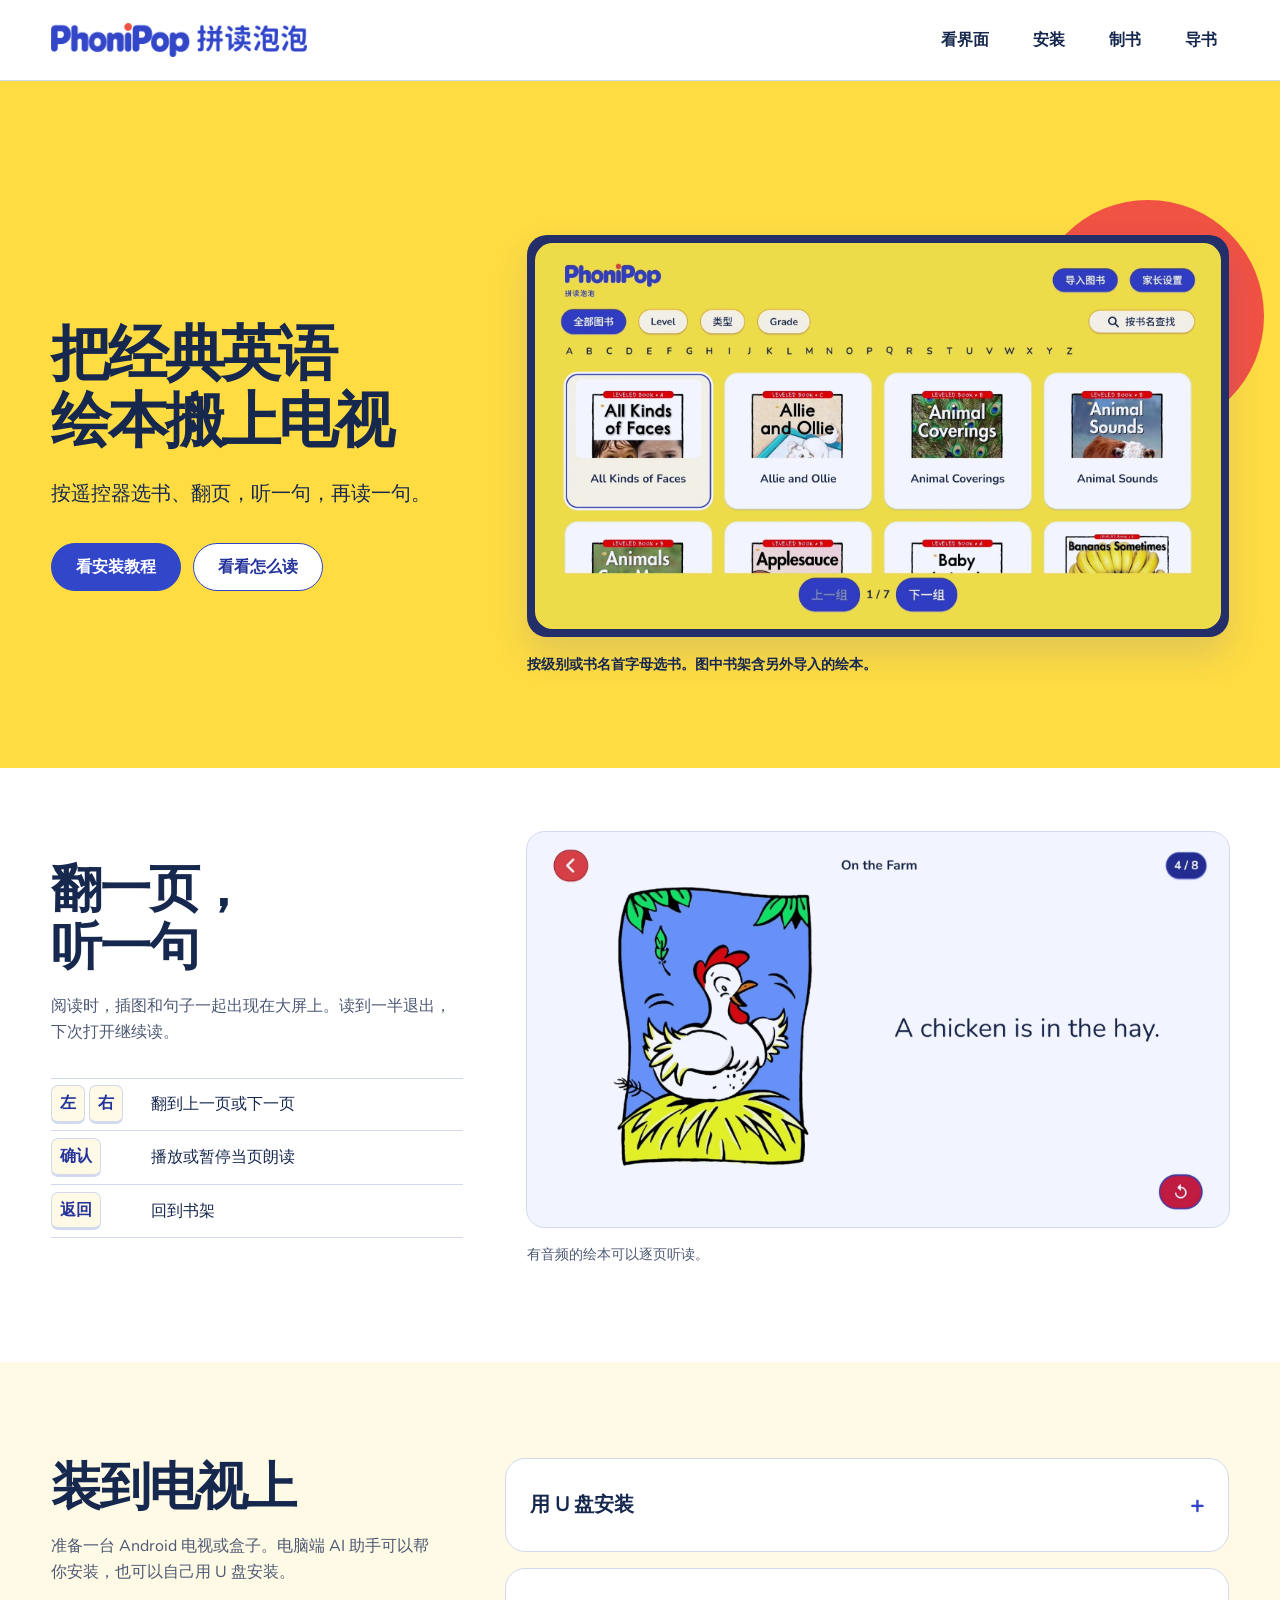
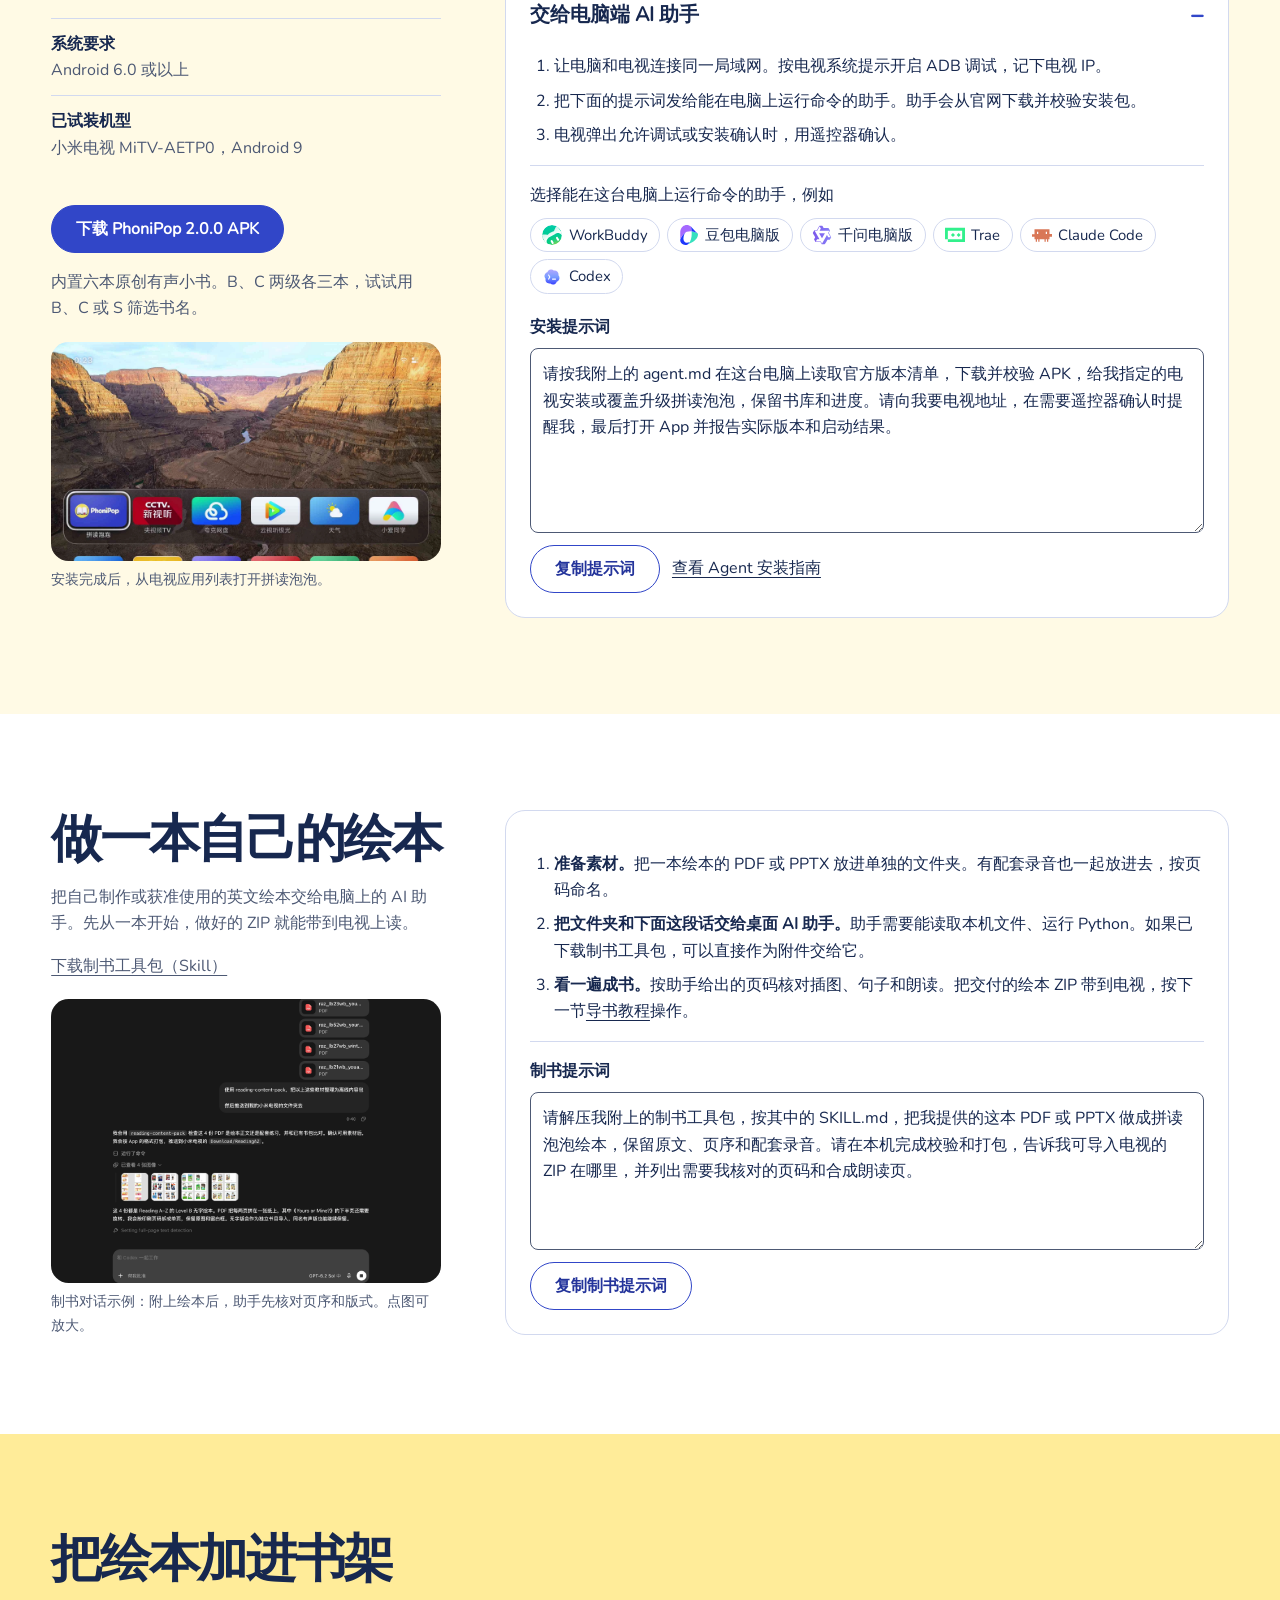
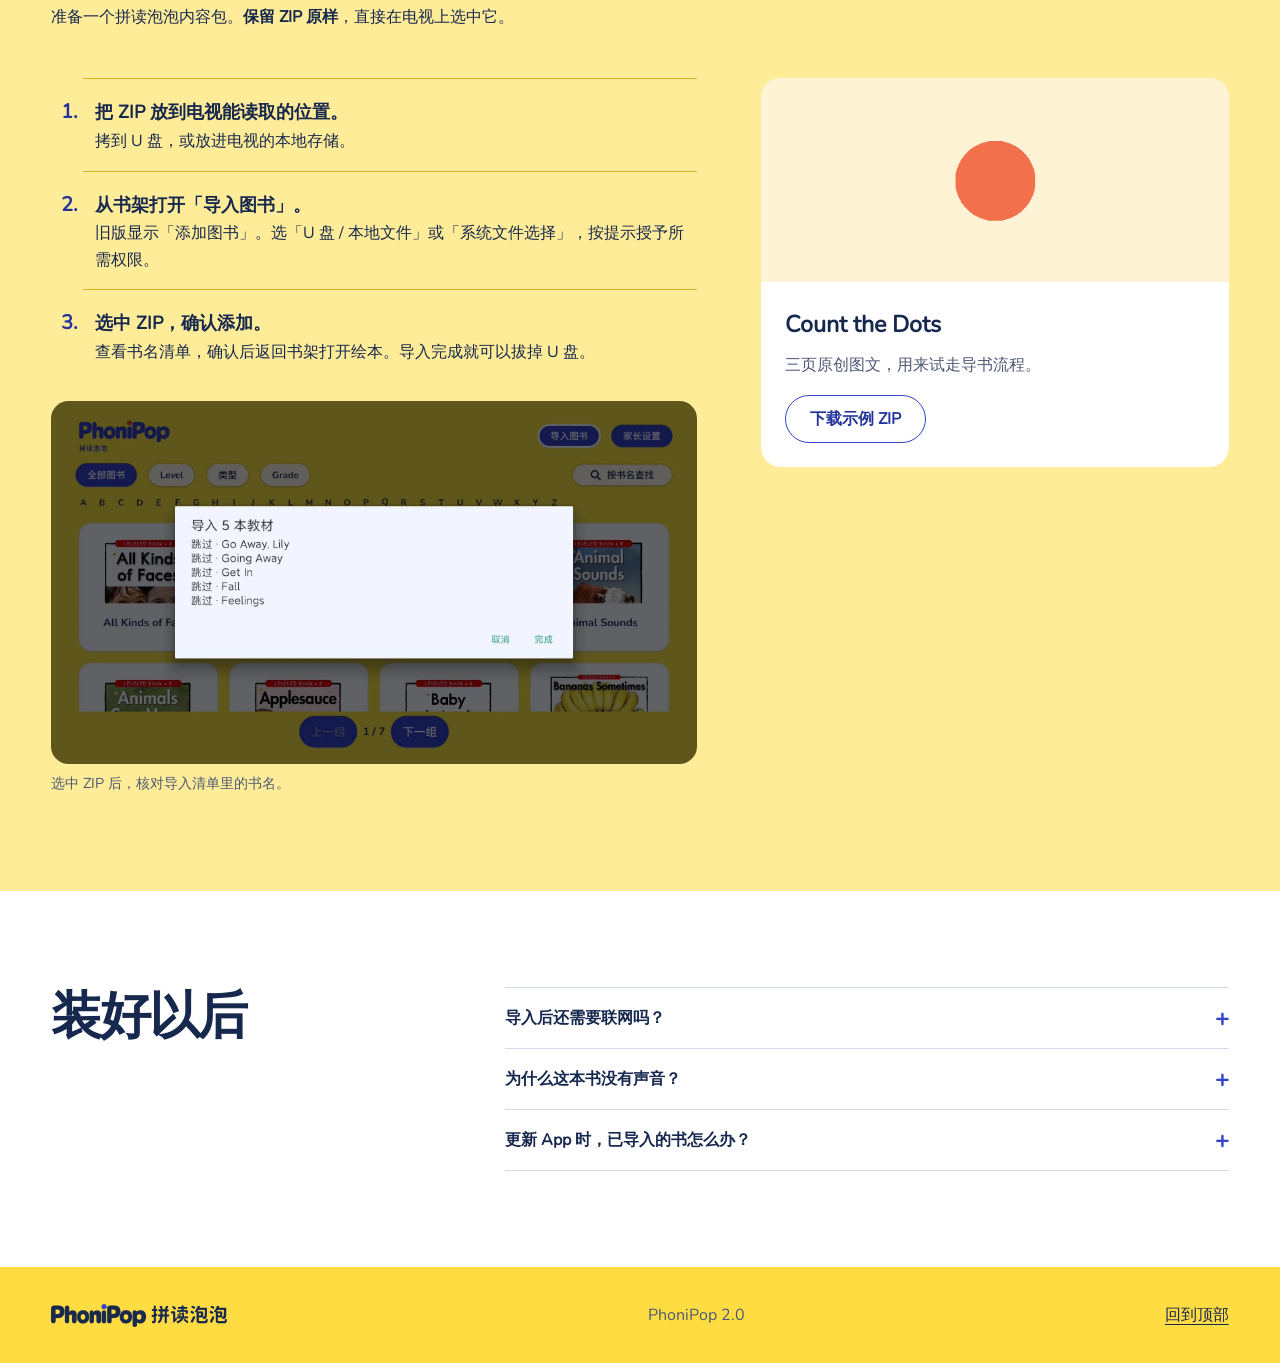
==== index.html @ 4b9972e6 "Deploy PhoniPop 2.0.0 website and updated APK" ====
<!doctype html>
<html lang="zh-CN">
<head>
  <meta charset="utf-8">
  <meta name="viewport" content="width=device-width, initial-scale=1">
  <meta name="description" content="拼读泡泡是一款电视英语绘本阅读 App。看看孩子怎么读，家长怎么安装和导入绘本。">
  <meta name="theme-color" content="#ffdc42">
  <title>拼读泡泡 PhoniPop｜电视上的英语绘本</title>
  <link rel="icon" href="assets/favicon.png" type="image/png">
  <link rel="stylesheet" href="style.css">
  <script src="site.js" defer></script>
</head>
<body id="top">
  <a class="skip" href="#main">跳到正文</a>
  <header class="mast">
    <div class="shell mast-inner">
      <a class="brand" href="#top" aria-label="拼读泡泡 PhoniPop 首页"><img src="assets/phonipop.png" width="600" height="78" alt=""></a>
      <nav aria-label="主导航">
        <a href="#read">看界面</a>
        <a href="#install">安装</a>
        <a href="#make">制书</a>
        <a href="#books">导书</a>
      </nav>
    </div>
  </header>
  <main id="main">
    <section class="hero" aria-labelledby="headline">
      <div class="shell hero-grid">
        <div class="lead-copy">
          <h1 id="headline"><span>把经典英语</span><span>绘本搬上电视</span></h1>
          <p>按遥控器选书、翻页，听一句，再读一句。</p>
          <div class="actions">
            <a class="button primary" href="#install">看安装教程</a>
            <a class="button quiet" href="#read">看看怎么读</a>
          </div>
        </div>
        <figure class="hero-shot" data-slot="bookshelf" data-kind="product">
          <div class="screen"><img src="assets/shelf.webp" width="1440" height="810" alt="拼读泡泡电视书架：黄色背景、蓝色遥控器焦点和绘本封面" fetchpriority="high"></div>
          <figcaption>按级别或书名首字母选书。图中书架含另外导入的绘本。</figcaption>
        </figure>
      </div>
    </section>

    <section id="read" class="reading band" aria-labelledby="read-heading">
      <div class="shell split">
        <div class="feature-copy">
          <h2 id="read-heading">翻一页，<br>听一句</h2>
          <p>阅读时，插图和句子一起出现在大屏上。读到一半退出，下次打开继续读。</p>
          <dl class="key-guide">
            <div><dt><kbd>左</kbd> <kbd>右</kbd></dt><dd>翻到上一页或下一页</dd></div>
            <div><dt><kbd>确认</kbd></dt><dd>播放或暂停当页朗读</dd></div>
            <div><dt><kbd>返回</kbd></dt><dd>回到书架</dd></div>
          </dl>
        </div>
        <figure class="reading-shot" data-slot="reading" data-kind="product">
          <img src="assets/reader.webp" width="1280" height="720" alt="电视阅读页左侧是小鸡插图，右侧显示对应的英文句子" loading="lazy">
          <figcaption>有音频的绘本可以逐页听读。</figcaption>
        </figure>
      </div>
    </section>

    <section id="install" class="install band" aria-labelledby="install-heading">
      <div class="shell guide">
        <div class="guide-intro">
          <h2 id="install-heading">装到电视上</h2>
          <p>准备一台 Android 电视或盒子。电脑端 AI 助手可以帮你安装，也可以自己用 U 盘安装。</p>
          <dl class="hardware">
            <div><dt>系统要求</dt><dd>Android 6.0 或以上</dd></div>
            <div><dt>已试装机型</dt><dd>小米电视 MiTV-AETP0，Android 9</dd></div>
          </dl>
          <p><a class="button primary" href="download/PhoniPop-2.0.0.apk" download>下载 PhoniPop 2.0.0 APK</a></p><p>内置六本原创有声小书。B、C 两级各三本，试试用 B、C 或 S 筛选书名。</p><figure class="tutorial-shot"><a href="assets/launcher.webp" aria-label="查看大图：电视桌面上选中的 PhoniPop 图标"><img src="assets/launcher.webp" alt="电视桌面上选中的 PhoniPop 图标" loading="lazy"></a><figcaption>安装完成后，从电视应用列表打开拼读泡泡。</figcaption></figure>
        </div>
        <div class="install-choices">
          <details class="route" name="install-method">
            <summary>用 U 盘安装</summary>
            <ol>
              <li>把官方提供的 <strong>APK 安装包</strong>复制到 U 盘，再插到电视上。</li>
              <li>用电视的文件管理器找到 APK，打开并按屏幕提示安装。</li>
              <li>回到电视的应用列表，打开 <strong>PhoniPop</strong>。</li>
            </ol>
            <p>如果电视拦截安装，在系统提示里查看该文件管理器的安装权限。不同机型的设置入口可能不同。</p>
          </details>
          <details class="route" name="install-method" open>
            <summary>交给电脑端 AI 助手</summary>
            <ol>
              <li>让电脑和电视连接同一局域网。按电视系统提示开启 ADB 调试，记下电视 IP。</li>
              <li>把下面的提示词发给能在电脑上运行命令的助手。助手会从官网下载并校验安装包。</li>
              <li>电视弹出允许调试或安装确认时，用遥控器确认。</li>
            </ol>
            <div class="prompt">
              <p>选择能在这台电脑上运行命令的助手，例如</p><ul class="agents"><li><img src="assets/agents/workbuddy.svg" alt="" width="20" height="20">WorkBuddy</li><li><img src="assets/agents/doubao.svg" alt="" width="20" height="20">豆包电脑版</li><li><img src="assets/agents/qwen.svg" alt="" width="20" height="20">千问电脑版</li><li><img src="assets/agents/trae.svg" alt="" width="20" height="20">Trae</li><li><img src="assets/agents/claude-code.svg" alt="" width="20" height="20">Claude Code</li><li><img src="assets/agents/codex.svg" alt="" width="20" height="20">Codex</li></ul><label for="agent-prompt">安装提示词</label>
              <textarea id="agent-prompt" rows="6" readonly spellcheck="false">请按我附上的 agent.md 在这台电脑上读取官方版本清单，下载并校验 APK，给我指定的电视安装或覆盖升级拼读泡泡，保留书库和进度。请向我要电视地址，在需要遥控器确认时提醒我，最后打开 App 并报告实际版本和启动结果。</textarea>
              <div class="copy-row">
                <button type="button" class="button quiet" data-copy hidden>复制提示词</button>
                <a href="agent.md">查看 Agent 安装指南</a>
                <span id="copy-status" role="status"></span>
              </div>
            </div>
          </details>
        </div>
      </div>
    </section>

    <section id="make" class="band" aria-labelledby="make-heading">
      <div class="shell guide">
        <div class="guide-intro">
          <h2 id="make-heading">做一本自己的绘本</h2>
          <p>把自己制作或获准使用的英文绘本交给电脑上的 AI 助手。先从一本开始，做好的 ZIP 就能带到电视上读。</p>
          <p><a href="assets/reading-content-pack.zip" download>下载制书工具包（Skill）</a></p><figure class="tutorial-shot"><a href="assets/agent-books.webp" aria-label="查看大图：桌面助手读取四份 PDF 并核对页面顺序"><img src="assets/agent-books.webp" alt="桌面助手读取四份 PDF 并核对页面顺序" loading="lazy"></a><figcaption>制书对话示例：附上绘本后，助手先核对页序和版式。点图可放大。</figcaption></figure>
        </div>
        <div class="route">
          <ol>
            <li><strong>准备素材。</strong>把一本绘本的 PDF 或 PPTX 放进单独的文件夹。有配套录音也一起放进去，按页码命名。</li>
            <li><strong>把文件夹和下面这段话交给桌面 AI 助手。</strong>助手需要能读取本机文件、运行 Python。如果已下载制书工具包，可以直接作为附件交给它。</li>
            <li><strong>看一遍成书。</strong>按助手给出的页码核对插图、句子和朗读。把交付的绘本 ZIP 带到电视，按下一节<a href="#books">导书教程</a>操作。</li>
          </ol>
          <div class="prompt">
            <label for="make-prompt">制书提示词</label>
            <textarea id="make-prompt" rows="5" readonly spellcheck="false">请解压我附上的制书工具包，按其中的 SKILL.md，把我提供的这本 PDF 或 PPTX 做成拼读泡泡绘本，保留原文、页序和配套录音。请在本机完成校验和打包，告诉我可导入电视的 ZIP 在哪里，并列出需要我核对的页码和合成朗读页。</textarea>
            <div class="copy-row"><button type="button" class="button quiet" data-copy hidden>复制制书提示词</button><span role="status"></span></div>
          </div>
        </div>
      </div>
    </section>

    <section id="books" class="books band" aria-labelledby="books-heading">
      <div class="shell">
        <div class="book-head">
          <h2 id="books-heading">把绘本加进书架</h2>
          <p>准备一个拼读泡泡内容包。<strong>保留 ZIP 原样</strong>，直接在电视上选中它。</p>
        </div>
        <div class="book-grid">
          <div class="import-steps">
            <ol>
              <li><strong>把 ZIP 放到电视能读取的位置。</strong><span>拷到 U 盘，或放进电视的本地存储。</span></li>
              <li><strong>从书架打开「导入图书」。</strong><span>旧版显示「添加图书」。选「U 盘 / 本地文件」或「系统文件选择」，按提示授予所需权限。</span></li>
              <li><strong>选中 ZIP，确认添加。</strong><span>查看书名清单，确认后返回书架打开绘本。导入完成就可以拔掉 U 盘。</span></li>
            </ol><figure class="tutorial-shot"><a href="assets/import.webp" aria-label="查看大图：电视的导入清单显示本次所选书目"><img src="assets/import.webp" alt="电视的导入清单显示本次所选书目" loading="lazy"></a><figcaption>选中 ZIP 后，核对导入清单里的书名。</figcaption></figure>
          </div>
          <figure class="sample">
            <img src="assets/sample-cover.png" width="640" height="360" alt="Count the Dots 的示例页，浅黄底上有一个橙红色圆点" loading="lazy">
            <figcaption>
              <strong lang="en">Count the Dots</strong>
              <span>三页原创图文，用来试走导书流程。</span>
              <a class="button quiet" href="assets/phonipop-sample.zip" download>下载示例 ZIP</a>
            </figcaption>
          </figure>
        </div>
      </div>
    </section>

    <section id="faq" class="faq band" aria-labelledby="faq-heading">
      <div class="shell guide">
        <h2 id="faq-heading">装好以后</h2>
        <div class="faq-items">
          <details><summary>导入后还需要联网吗？</summary><p>导入成功后，绘本保存在电视上，阅读和播放包内音频都可以离线进行。</p></details>
          <details><summary>为什么这本书没有声音？</summary><p>朗读来自内容包。有些包只有图片和文字，仍然可以翻页阅读。上面的示例 ZIP 就是图文包。</p></details>
          <details><summary>更新 App 时，已导入的书怎么办？</summary><p>使用同一发布渠道的新版 APK 覆盖安装。先保留旧版 App 和原始 ZIP，避免卸载导致书库和进度被系统移除。</p></details>
        </div>
      </div>
    </section>
  </main>
  <footer class="foot">
    <div class="shell foot-inner">
      <a class="brand" href="#top" aria-label="拼读泡泡 PhoniPop 首页"><img src="assets/phonipop-yellow.png" width="600" height="78" alt=""></a>
      <p>PhoniPop 2.0</p>
      <a href="#top">回到顶部</a>
    </div>
  </footer>
</body>
</html>
---- style.css ----
/* Hallmark · theme: PhoniPop brand V3 · job: try · hero: Stage · signature: actual yellow TV bookshelf · imagery: original TV captures · posture: yellow surface with blue controls · surface: absolute · axes: light/rounded-sans/chromatic-yellow · nav: sticky wordmark and section links · footer: brand and return link · v2.0.0 */
/* Hallmark · pre-emit critique: P4 H5 E4 S5 R4 V4 · weakest: installation could turn into dense documentation; separate it with two disclosures and a copyable prompt */
/* Hallmark · waive 7b · V3 names #FFFFFF as the white wordmark surface · exact white preserves the specified PhoniPop brand colour pairing */
@import url("tokens.css");

*, *::before, *::after { box-sizing: border-box; }
html, body { overflow-x: clip; }
html { scroll-padding-top: calc(var(--mast-height) + var(--space-md)); }
body {
  margin: 0;
  background: var(--color-paper);
  color: var(--color-ink);
  font-family: var(--font-body);
  font-size: 1rem;
  line-height: 1.65;
}
h1, h2, p, figure, dl, dd { margin: 0; }
h1, h2 { font-family: var(--font-display); font-weight: 800; min-width: 0; overflow-wrap: break-word; text-wrap: balance; }
h1 { font-size: clamp(3rem, 4.7vw, 4.65rem); line-height: 1.11; letter-spacing: -.055em; }
h1 span { display: block; }
h2 { font-size: clamp(2.15rem, 4vw, 3.45rem); line-height: 1.14; letter-spacing: -.045em; }
img { display: block; max-width: 100%; height: auto; }
a { color: inherit; text-underline-offset: .22em; }
button, textarea { font: inherit; color: inherit; }
:where(a, button, summary, textarea):focus-visible {
  outline: 3px solid var(--color-focus);
  outline-offset: 4px;
}
[hidden] { display: none !important; }
.shell { width: min(var(--width), calc(100% - var(--gutter) * 2)); margin-inline: auto; }
.skip { position: fixed; inset-block-start: 0; inset-inline-start: var(--space-md); z-index: 11; transform: translateY(-150%); background: var(--color-paper); padding: var(--space-xs) var(--space-md); }
.skip:focus { transform: none; }

.mast { position: sticky; top: 0; z-index: 10; background: var(--color-paper); box-shadow: 0 1px 0 var(--color-line); }
.mast-inner, .foot-inner { display: flex; gap: var(--space-lg); justify-content: space-between; align-items: center; min-height: var(--mast-height); }
.brand { display: inline-flex; align-items: center; min-height: 44px; border-radius: var(--radius-pill); }
.brand img { width: clamp(11rem, 20vw, 17rem); }
nav { display: flex; align-items: center; gap: clamp(.25rem, 2vw, 1.25rem); }
nav a { display: inline-flex; align-items: center; min-height: 44px; padding-inline: var(--space-sm); font-weight: 700; text-decoration: none; border-radius: var(--radius-pill); }
nav a:hover { background: var(--color-hover); text-decoration: underline; }

.hero { background: var(--color-yellow); }
.hero-grid, .split, .guide, .book-grid { display: grid; gap: var(--gap-columns); align-items: center; }
.hero-grid { grid-template-columns: minmax(0, .74fr) minmax(0, 1.26fr); padding-block: var(--space-5xl) var(--space-3xl); min-height: 43rem; }
.lead-copy { position: relative; z-index: 1; }
.lead-copy p { margin-block: var(--space-lg) var(--space-xl); font-size: clamp(1.06rem, 1.55vw, 1.25rem); }
.actions { display: flex; flex-wrap: wrap; gap: var(--space-sm); }
.button {
  display: inline-flex; align-items: center; justify-content: center; min-height: 3rem;
  padding-inline: var(--space-lg); border: 1px solid var(--color-blue);
  border-radius: var(--radius-pill); font-size: 1rem; font-weight: 700; line-height: 1.25;
  text-decoration: none; cursor: pointer; transition: transform .15s;
}
.button:active { transform: translateY(2px); }
.button:disabled { opacity: .55; cursor: not-allowed; transform: none; }
.primary { color: var(--color-paper); background: var(--color-blue); }
.primary:hover { background: var(--color-blue-dark); }
.quiet { color: var(--color-blue-dark); background: var(--color-paper); }
.quiet:hover { background: var(--color-hover); }
.hero-shot { position: relative; isolation: isolate; }
.hero-shot::before {
  content: ""; position: absolute; z-index: -1; inset-inline-end: -5%; inset-block-start: -8%; width: 33%;
  aspect-ratio: 1; border-radius: 50%; background: var(--color-coral);
}
.screen { background: var(--color-frame); padding: var(--space-xs); border-radius: var(--radius-panel); box-shadow: 0 1.1rem 2.2rem var(--color-shadow); }
.screen img, .reading-shot img { width: 100%; border-radius: var(--radius-screen); }
figcaption { margin-top: var(--space-md); font-size: .9rem; color: var(--color-muted); }
.hero-shot figcaption { color: var(--color-ink); font-weight: 700; }

.band { padding-block: var(--space-4xl); }
.reading { background: var(--color-paper); padding-block-start: var(--space-3xl); }
.split { grid-template-columns: minmax(0, .74fr) minmax(0, 1.26fr); }
.feature-copy > p, .guide-intro > p, .book-head p { margin-top: var(--space-md); max-width: 48ch; }
.feature-copy > p, .guide-intro > p, .book-head > p { color: var(--color-muted); }
.key-guide { margin-top: var(--space-xl); }
.key-guide div { display: grid; grid-template-columns: 6.25rem minmax(0, 1fr); align-items: center; min-height: 3.35rem; border-bottom: 1px solid var(--color-line); }
.key-guide div:first-child { border-top: 1px solid var(--color-line); }
kbd {
  display: inline-flex; align-items: center; justify-content: center; min-width: 2rem;
  padding: var(--space-2xs) var(--space-xs); font: inherit; font-weight: 700; color: var(--color-blue-dark);
  background: var(--color-guide); border: 1px solid var(--color-line); border-bottom-width: 3px; border-radius: .45rem;
}
.reading-shot img { outline: 1px solid var(--color-line); }

.install { background: var(--color-guide); }
.guide { align-items: start; grid-template-columns: minmax(0, .7fr) minmax(0, 1.3fr); }
.hardware { margin-block: var(--space-xl); }
.hardware div { border-top: 1px solid var(--color-line); padding-block: var(--space-sm); }
.hardware dt { font-weight: 800; }
.hardware dd { color: var(--color-muted); }
.guide-intro .release-note { color: var(--color-ink); font-weight: 700; }
.install-choices { display: grid; gap: var(--space-md); }
.route { background: var(--color-paper); border: 1px solid var(--color-line); border-radius: var(--radius-panel); padding: var(--space-lg); }
details:not([open]) > :not(summary) { display: none; }
summary { cursor: pointer; font-weight: 800; min-height: 44px; list-style: none; display: flex; justify-content: space-between; align-items: center; gap: var(--space-md); }
summary::-webkit-details-marker { display: none; }
summary::after { content: "+"; flex-shrink: 0; color: var(--color-blue); font-size: 1.45rem; line-height: 1; }
details[open] > summary::after { content: "−"; }
summary:hover { color: var(--color-blue-dark); }
.route summary { font-size: 1.24rem; }
.route > p, .faq-items details > p { color: var(--color-muted); }
.route ol { margin-block: var(--space-md); padding-inline-start: var(--space-lg); }
.route li + li { margin-top: var(--space-xs); }
.prompt { padding-top: var(--space-md); border-top: 1px solid var(--color-line); }
.prompt label { display: block; font-weight: 800; margin-bottom: var(--space-xs); }
.prompt textarea {
  display: block; width: 100%; min-height: 8rem; resize: vertical; padding: var(--space-sm);
  border: 1px solid var(--color-muted); border-radius: .5rem; background: var(--color-paper);
}
.copy-row { display: flex; flex-wrap: wrap; gap: var(--space-sm); align-items: center; margin-top: var(--space-sm); }

.books { background: var(--color-yellow-wash); }
.books .book-head p { color: var(--color-ink); }
.book-grid { margin-top: var(--space-2xl); align-items: start; grid-template-columns: minmax(0, 1.16fr) minmax(0, .84fr); }
.import-steps ol { margin: 0; padding-inline-start: var(--space-xl); }
.import-steps li { padding: var(--space-md) var(--space-sm); border-top: 1px solid var(--color-yellow-line); }
.import-steps li::marker { font-size: 1.25rem; color: var(--color-blue-dark); font-weight: 800; }
.import-steps strong, .import-steps span { display: block; }
.import-steps strong { font-size: 1.125rem; }
.sample { background: var(--color-paper); border-radius: var(--radius-panel); overflow: clip; }
.sample img { width: 100%; aspect-ratio: 2.3; object-fit: cover; }
.sample figcaption { margin: 0; padding: var(--space-lg); display: grid; gap: var(--space-xs); justify-items: start; font-size: 1rem; }
.sample figcaption strong { font-size: 1.45rem; color: var(--color-ink); }
.sample figcaption .button { margin-top: var(--space-xs); }
.faq { background: var(--color-paper); }
.faq-items details { padding-block: var(--space-xs); border-block-end: 1px solid var(--color-line); }
.faq-items details:first-child { border-block-start: 1px solid var(--color-line); }
.faq-items details > p { padding-block: var(--space-xs) var(--space-md); max-width: 65ch; }
.foot { background: var(--color-yellow); }
.foot-inner { min-height: 6rem; }
.foot-inner p { color: var(--color-muted); }
.foot-inner > a:last-child { min-height: 44px; display: inline-flex; align-items: center; }
.foot .brand img { width: 11rem; }

@media (max-width: 56rem) {
  .hero-grid { min-height: 0; padding-block: var(--space-3xl); }
  .hero-grid, .split, .guide, .book-grid { grid-template-columns: minmax(0, 1fr); gap: var(--space-xl); }
  .lead-copy p { margin-bottom: var(--space-lg); }
  .hero-shot::before { display: none; }
  .band { padding-block: var(--space-3xl); }
  .book-grid { margin-top: var(--space-xl); }
}
@media (max-width: 34rem) {
  :root { --mast-height: 4.25rem; }
  .mast-inner { gap: var(--space-xs); }
  .mast .brand img { width: clamp(8.8rem, 37vw, 11.5rem); }
  nav { gap: 0; }
  nav a { padding-inline: var(--space-xs); font-size: .9rem; white-space: nowrap; }
  h1 { font-size: clamp(2.85rem, 11.5vw, 4.25rem); }
  .hero-grid, .band { padding-block: var(--space-2xl); }
  .hero-grid { gap: var(--space-xl); }
  .route { padding: var(--space-md); }
  .foot-inner { flex-wrap: wrap; justify-content: space-between; padding-block: var(--space-md); gap: var(--space-xs) var(--space-md); }
  .foot-inner p { font-size: .9rem; }
}
@media (prefers-reduced-motion: reduce) {
  .button { transition: none; }
  .button:active { transform: none; }
}

@media (max-width: 34rem) {
  .mast .brand img { width: clamp(6rem, 27vw, 9rem); }
  .mast-inner { flex-wrap: wrap; gap: 0; }
}

.agents { display: flex; flex-wrap: wrap; gap: .45rem; list-style: none; padding: 0; margin: .6rem 0 1.25rem; }
.route .agents li { display: inline-flex; align-items: center; gap: .4rem; padding: .25rem .7rem; margin: 0; border: 1px solid var(--color-line); border-radius: var(--radius-pill); font-size: .93rem; }
.agents img { width: 20px; height: 20px; }
.tutorial-shot { margin-top: 1.25rem; }
.tutorial-shot img { width: 100%; border-radius: var(--radius-screen); }
.tutorial-shot figcaption { margin-top: .45rem; }
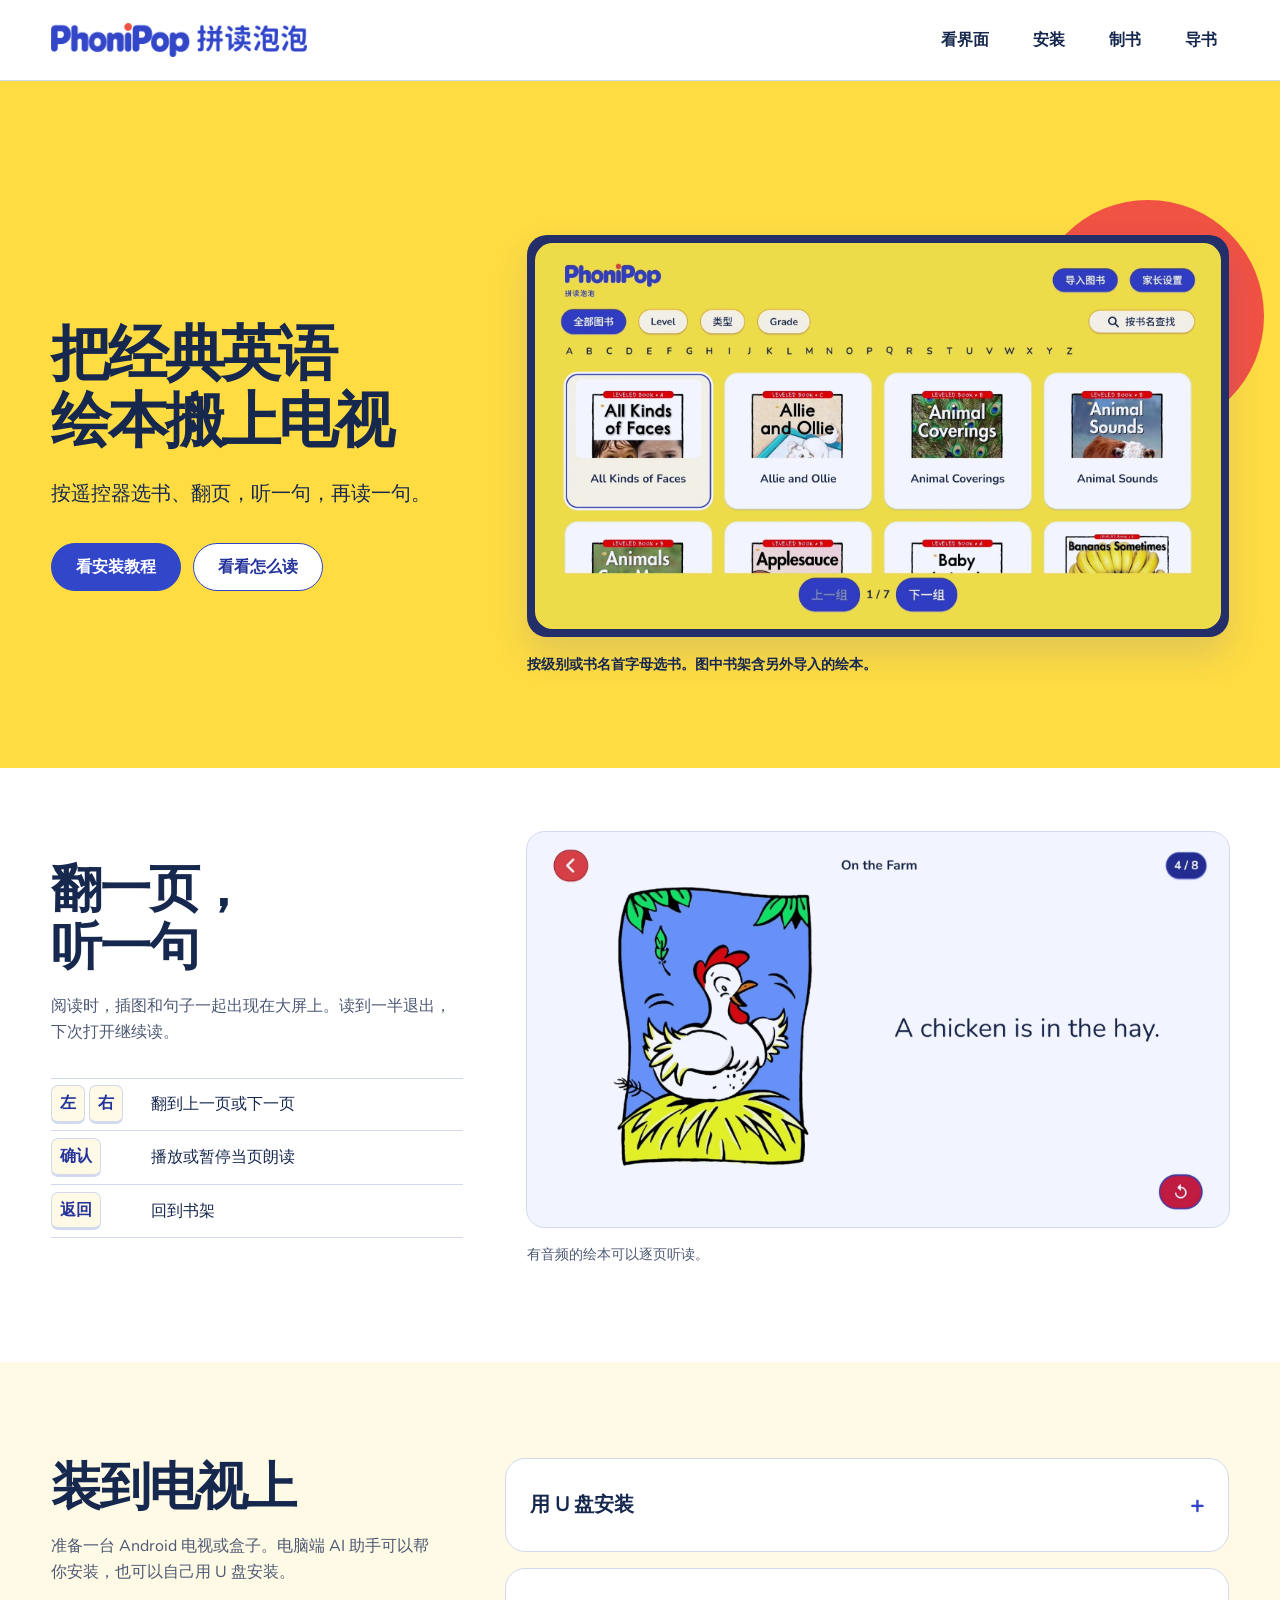
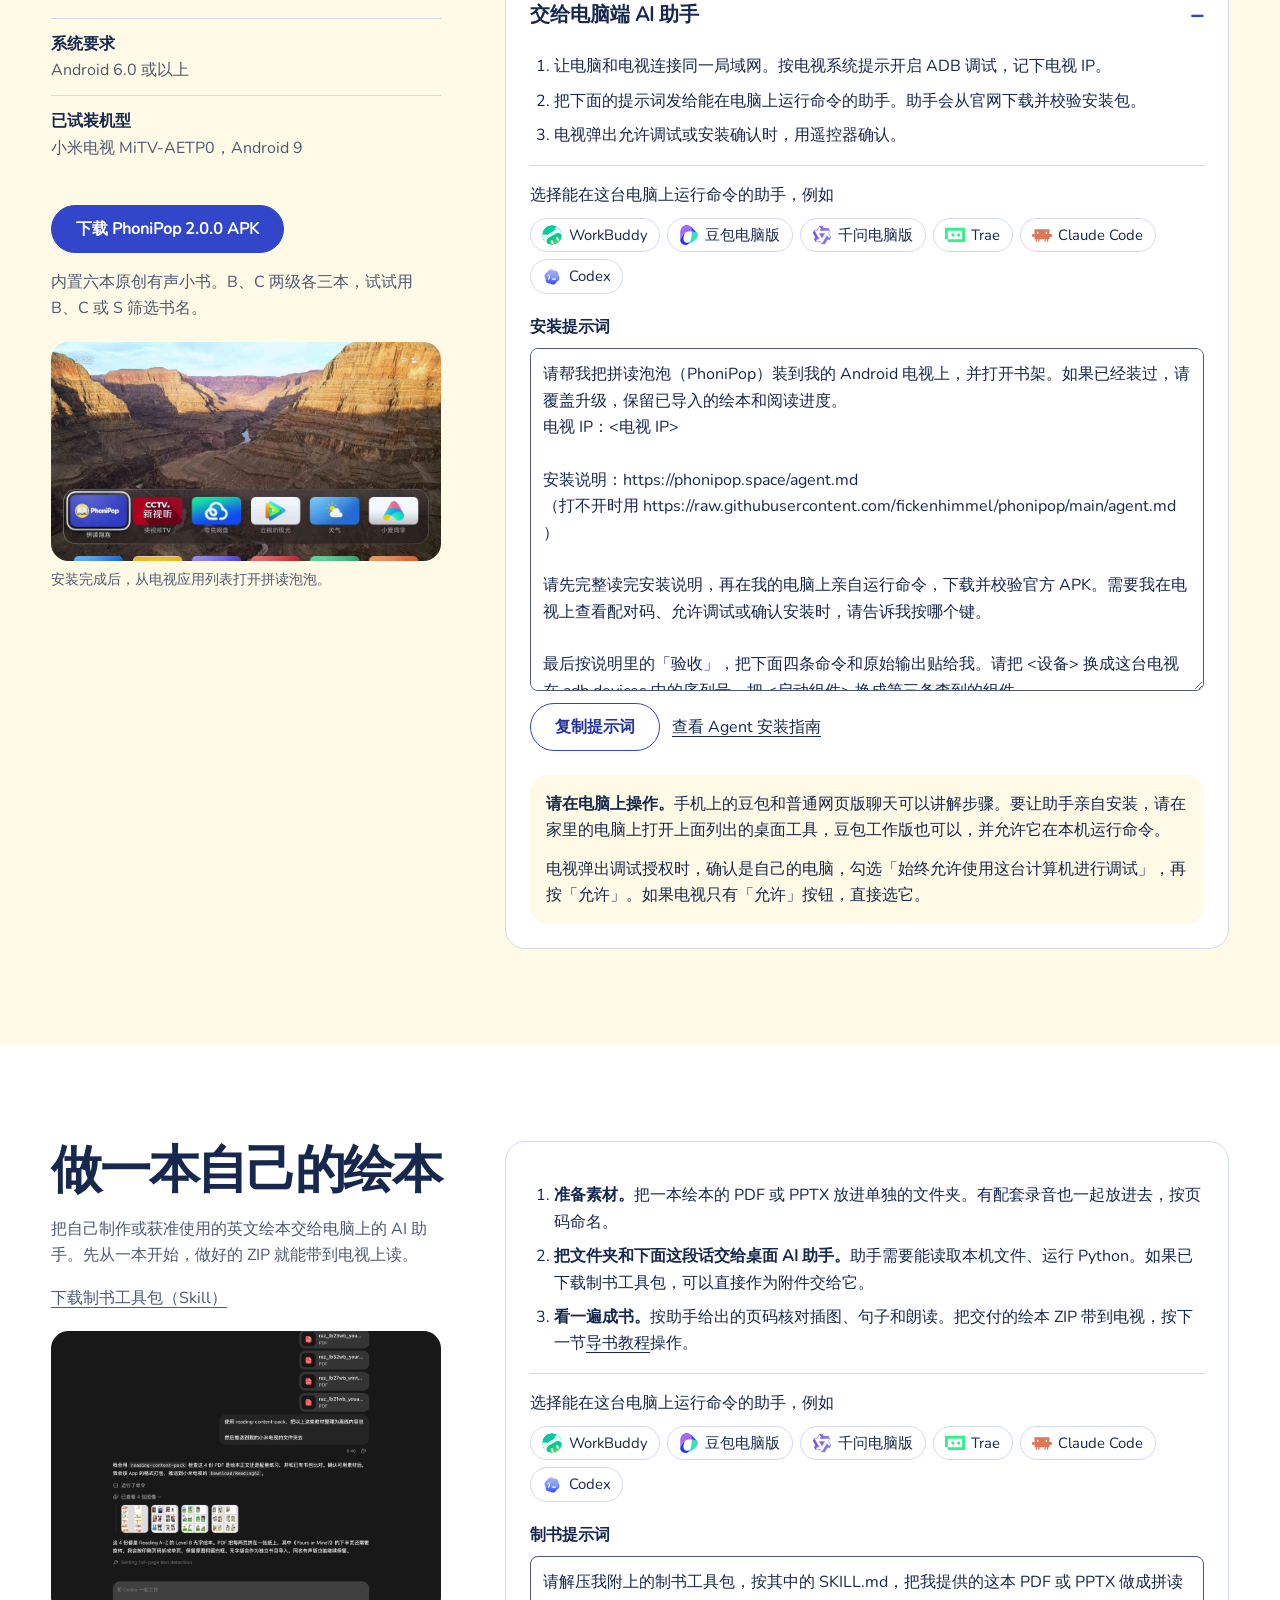
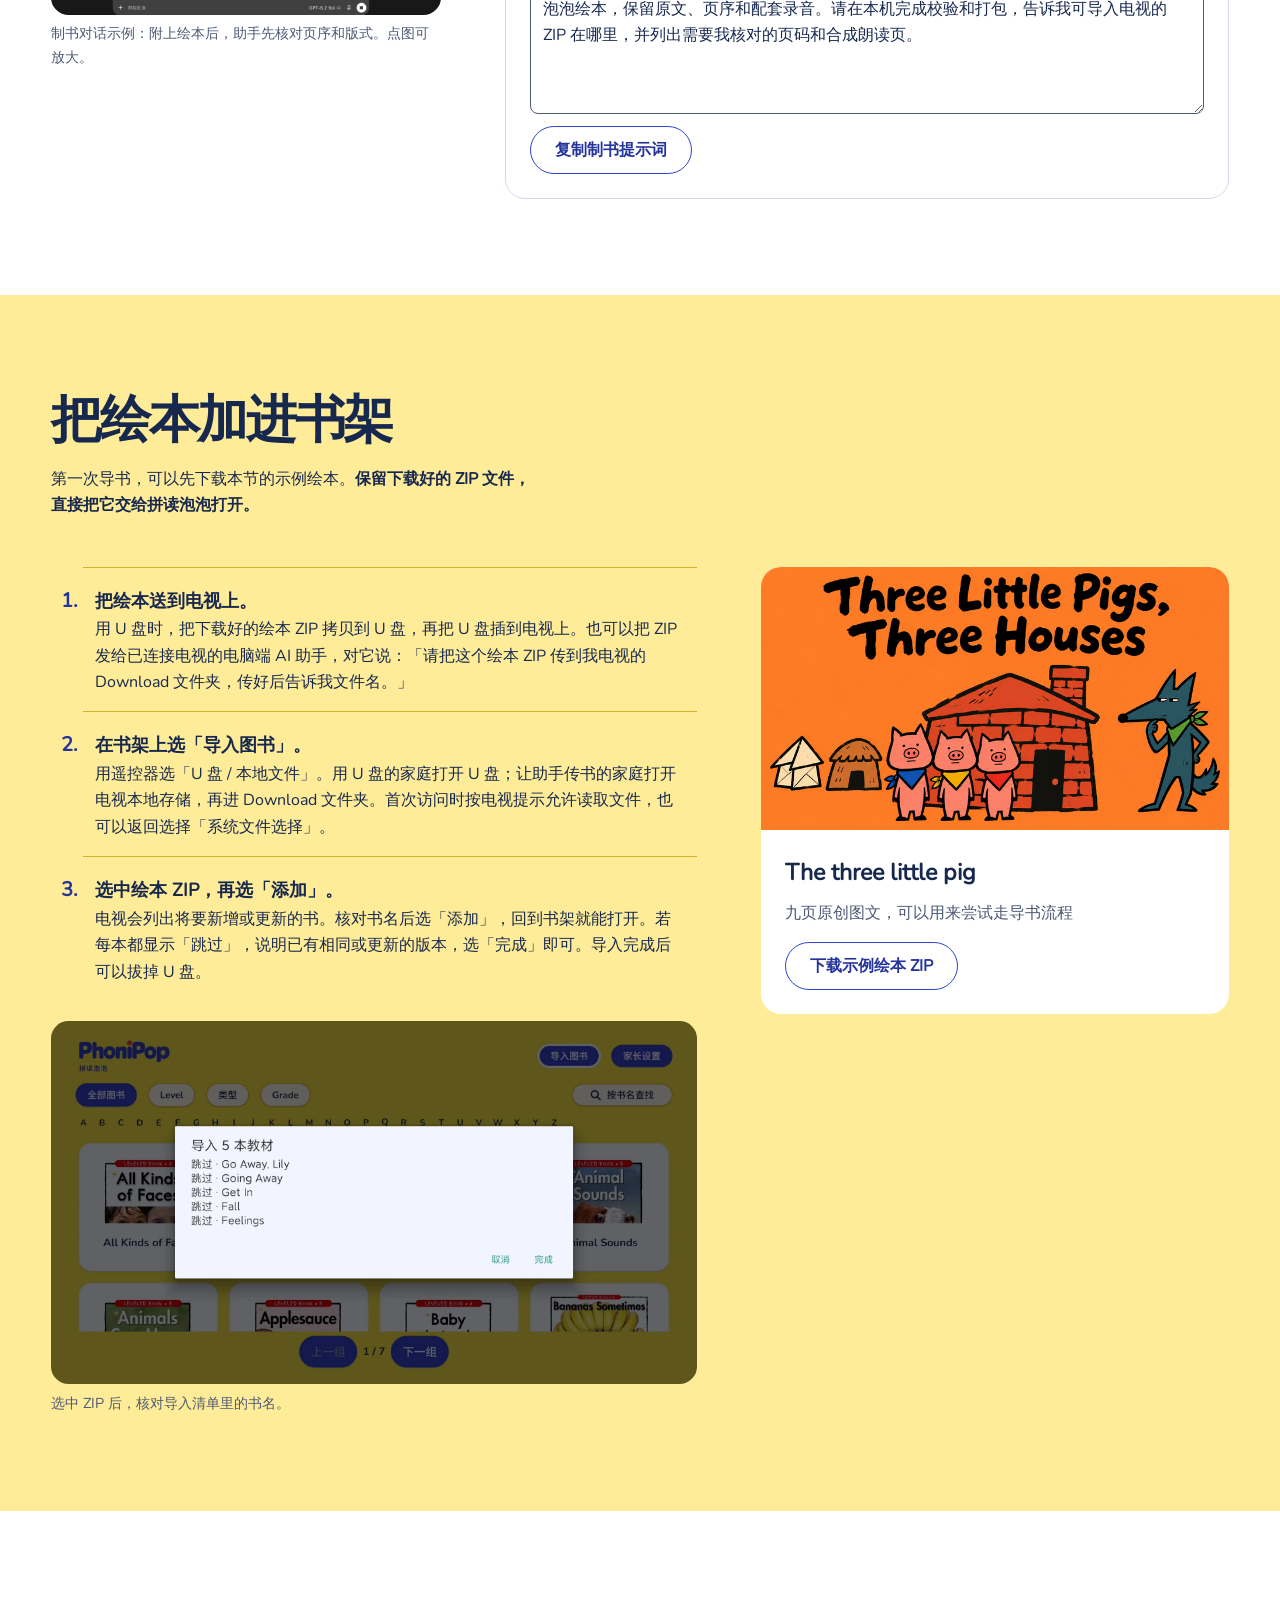
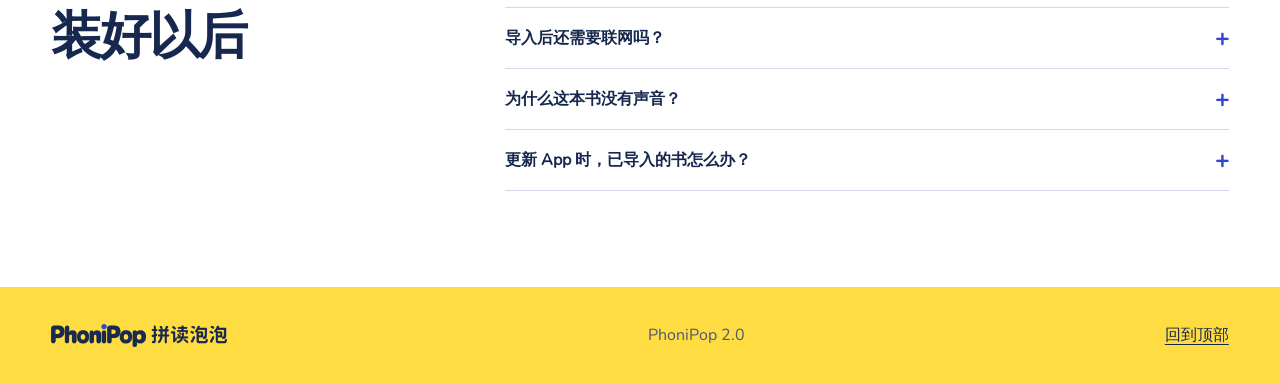
==== commit 6810bb47: "Update PhoniPop installation and book import guides" ====
--- a/index.html
+++ b/index.html
@@ -89,13 +89,39 @@
             </ol>
             <div class="prompt">
               <p>选择能在这台电脑上运行命令的助手，例如</p><ul class="agents"><li><img src="assets/agents/workbuddy.svg" alt="" width="20" height="20">WorkBuddy</li><li><img src="assets/agents/doubao.svg" alt="" width="20" height="20">豆包电脑版</li><li><img src="assets/agents/qwen.svg" alt="" width="20" height="20">千问电脑版</li><li><img src="assets/agents/trae.svg" alt="" width="20" height="20">Trae</li><li><img src="assets/agents/claude-code.svg" alt="" width="20" height="20">Claude Code</li><li><img src="assets/agents/codex.svg" alt="" width="20" height="20">Codex</li></ul><label for="agent-prompt">安装提示词</label>
-              <textarea id="agent-prompt" rows="6" readonly spellcheck="false">请按我附上的 agent.md 在这台电脑上读取官方版本清单，下载并校验 APK，给我指定的电视安装或覆盖升级拼读泡泡，保留书库和进度。请向我要电视地址，在需要遥控器确认时提醒我，最后打开 App 并报告实际版本和启动结果。</textarea>
+              <textarea id="agent-prompt" rows="12" readonly spellcheck="false">请帮我把拼读泡泡（PhoniPop）装到我的 Android 电视上，并打开书架。如果已经装过，请覆盖升级，保留已导入的绘本和阅读进度。
+电视 IP：&lt;电视 IP&gt;
+
+安装说明：https://phonipop.space/agent.md
+（打不开时用 https://raw.githubusercontent.com/fickenhimmel/phonipop/main/agent.md ）
+
+请先完整读完安装说明，再在我的电脑上亲自运行命令，下载并校验官方 APK。需要我在电视上查看配对码、允许调试或确认安装时，请告诉我按哪个键。
+
+最后按说明里的「验收」，把下面四条命令和原始输出贴给我。请把 &lt;设备&gt; 换成这台电视在 adb devices 中的序列号，把 &lt;启动组件&gt; 换成第三条查到的组件。
+
+1. 查看安装路径
+adb -s &lt;设备&gt; shell pm path com.phonipop.tv
+
+2. 查看已安装的版本
+adb -s &lt;设备&gt; shell "dumpsys package com.phonipop.tv | grep -e versionName= -e versionCode="
+
+3. 查找电视应用列表里的拼读泡泡入口
+adb -s &lt;设备&gt; shell cmd package resolve-activity --brief -a android.intent.action.MAIN -c android.intent.category.LEANBACK_LAUNCHER -p com.phonipop.tv
+
+4. 打开拼读泡泡并查看启动结果
+adb -s &lt;设备&gt; shell am start -W -a android.intent.action.MAIN -c android.intent.category.LEANBACK_LAUNCHER -n &lt;启动组件&gt;
+
+如果安装或启动失败，请告诉我卡在哪一步，并贴出报错原文。</textarea>
               <div class="copy-row">
                 <button type="button" class="button quiet" data-copy hidden>复制提示词</button>
                 <a href="agent.md">查看 Agent 安装指南</a>
                 <span id="copy-status" role="status"></span>
               </div>
             </div>
+            <aside class="install-tip" aria-label="安装提醒">
+              <p><strong>请在电脑上操作。</strong>手机上的豆包和普通网页版聊天可以讲解步骤。要让助手亲自安装，请在家里的电脑上打开上面列出的桌面工具，豆包工作版也可以，并允许它在本机运行命令。</p>
+              <p>电视弹出调试授权时，确认是自己的电脑，勾选「始终允许使用这台计算机进行调试」，再按「允许」。如果电视只有「允许」按钮，直接选它。</p>
+            </aside>
           </details>
         </div>
       </div>
@@ -115,6 +141,7 @@
             <li><strong>看一遍成书。</strong>按助手给出的页码核对插图、句子和朗读。把交付的绘本 ZIP 带到电视，按下一节<a href="#books">导书教程</a>操作。</li>
           </ol>
           <div class="prompt">
+            <p>选择能在这台电脑上运行命令的助手，例如</p><ul class="agents"><li><img src="assets/agents/workbuddy.svg" alt="" width="20" height="20">WorkBuddy</li><li><img src="assets/agents/doubao.svg" alt="" width="20" height="20">豆包电脑版</li><li><img src="assets/agents/qwen.svg" alt="" width="20" height="20">千问电脑版</li><li><img src="assets/agents/trae.svg" alt="" width="20" height="20">Trae</li><li><img src="assets/agents/claude-code.svg" alt="" width="20" height="20">Claude Code</li><li><img src="assets/agents/codex.svg" alt="" width="20" height="20">Codex</li></ul>
             <label for="make-prompt">制书提示词</label>
             <textarea id="make-prompt" rows="5" readonly spellcheck="false">请解压我附上的制书工具包，按其中的 SKILL.md，把我提供的这本 PDF 或 PPTX 做成拼读泡泡绘本，保留原文、页序和配套录音。请在本机完成校验和打包，告诉我可导入电视的 ZIP 在哪里，并列出需要我核对的页码和合成朗读页。</textarea>
             <div class="copy-row"><button type="button" class="button quiet" data-copy hidden>复制制书提示词</button><span role="status"></span></div>
@@ -127,22 +154,22 @@
       <div class="shell">
         <div class="book-head">
           <h2 id="books-heading">把绘本加进书架</h2>
-          <p>准备一个拼读泡泡内容包。<strong>保留 ZIP 原样</strong>，直接在电视上选中它。</p>
+          <p>第一次导书，可以先下载本节的示例绘本。<strong>保留下载好的 ZIP 文件，直接把它交给拼读泡泡打开。</strong></p>
         </div>
         <div class="book-grid">
           <div class="import-steps">
             <ol>
-              <li><strong>把 ZIP 放到电视能读取的位置。</strong><span>拷到 U 盘，或放进电视的本地存储。</span></li>
-              <li><strong>从书架打开「导入图书」。</strong><span>旧版显示「添加图书」。选「U 盘 / 本地文件」或「系统文件选择」，按提示授予所需权限。</span></li>
-              <li><strong>选中 ZIP，确认添加。</strong><span>查看书名清单，确认后返回书架打开绘本。导入完成就可以拔掉 U 盘。</span></li>
+              <li><strong>把绘本送到电视上。</strong><span>用 U 盘时，把下载好的绘本 ZIP 拷贝到 U 盘，再把 U 盘插到电视上。也可以把 ZIP 发给已连接电视的电脑端 AI 助手，对它说：「请把这个绘本 ZIP 传到我电视的 Download 文件夹，传好后告诉我文件名。」</span></li>
+              <li><strong>在书架上选「导入图书」。</strong><span>用遥控器选「U 盘 / 本地文件」。用 U 盘的家庭打开 U 盘；让助手传书的家庭打开电视本地存储，再进 Download 文件夹。首次访问时按电视提示允许读取文件，也可以返回选择「系统文件选择」。</span></li>
+              <li><strong>选中绘本 ZIP，再选「添加」。</strong><span>电视会列出将要新增或更新的书。核对书名后选「添加」，回到书架就能打开。若每本都显示「跳过」，说明已有相同或更新的版本，选「完成」即可。导入完成后可以拔掉 U 盘。</span></li>
             </ol><figure class="tutorial-shot"><a href="assets/import.webp" aria-label="查看大图：电视的导入清单显示本次所选书目"><img src="assets/import.webp" alt="电视的导入清单显示本次所选书目" loading="lazy"></a><figcaption>选中 ZIP 后，核对导入清单里的书名。</figcaption></figure>
           </div>
           <figure class="sample">
-            <img src="assets/sample-cover.png" width="640" height="360" alt="Count the Dots 的示例页，浅黄底上有一个橙红色圆点" loading="lazy">
+            <img src="assets/sample-cover.png" width="640" height="360" alt="三只小猪示例绘本的封面" loading="lazy">
             <figcaption>
-              <strong lang="en">Count the Dots</strong>
-              <span>三页原创图文，用来试走导书流程。</span>
-              <a class="button quiet" href="assets/phonipop-sample.zip" download>下载示例 ZIP</a>
+              <strong lang="en">The three little pig</strong>
+              <span>九页原创图文，可以用来尝试走导书流程</span>
+              <a class="button quiet" href="assets/phonipop-sample.zip" download>下载示例绘本 ZIP</a>
             </figcaption>
           </figure>
         </div>
@@ -154,7 +181,7 @@
         <h2 id="faq-heading">装好以后</h2>
         <div class="faq-items">
           <details><summary>导入后还需要联网吗？</summary><p>导入成功后，绘本保存在电视上，阅读和播放包内音频都可以离线进行。</p></details>
-          <details><summary>为什么这本书没有声音？</summary><p>朗读来自内容包。有些包只有图片和文字，仍然可以翻页阅读。上面的示例 ZIP 就是图文包。</p></details>
+          <details><summary>为什么这本书没有声音？</summary><p>朗读来自内容包。有些包只有图片和文字，仍然可以翻页阅读。本页的三只小猪示例配有逐页朗读，打开后可按遥控器确认键试听。</p></details>
           <details><summary>更新 App 时，已导入的书怎么办？</summary><p>使用同一发布渠道的新版 APK 覆盖安装。先保留旧版 App 和原始 ZIP，避免卸载导致书库和进度被系统移除。</p></details>
         </div>
       </div>
--- a/style.css
+++ b/style.css
@@ -118,7 +118,7 @@
 .import-steps strong, .import-steps span { display: block; }
 .import-steps strong { font-size: 1.125rem; }
 .sample { background: var(--color-paper); border-radius: var(--radius-panel); overflow: clip; }
-.sample img { width: 100%; aspect-ratio: 2.3; object-fit: cover; }
+.sample img { width: 100%; aspect-ratio: 16 / 9; object-fit: contain; }
 .sample figcaption { margin: 0; padding: var(--space-lg); display: grid; gap: var(--space-xs); justify-items: start; font-size: 1rem; }
 .sample figcaption strong { font-size: 1.45rem; color: var(--color-ink); }
 .sample figcaption .button { margin-top: var(--space-xs); }
@@ -169,3 +169,6 @@
 .tutorial-shot { margin-top: 1.25rem; }
 .tutorial-shot img { width: 100%; border-radius: var(--radius-screen); }
 .tutorial-shot figcaption { margin-top: .45rem; }
+
+.install-tip { margin-top: var(--space-lg); padding: var(--space-md); background: var(--color-guide); border-radius: var(--radius-screen); }
+.install-tip p + p { margin-top: var(--space-sm); }
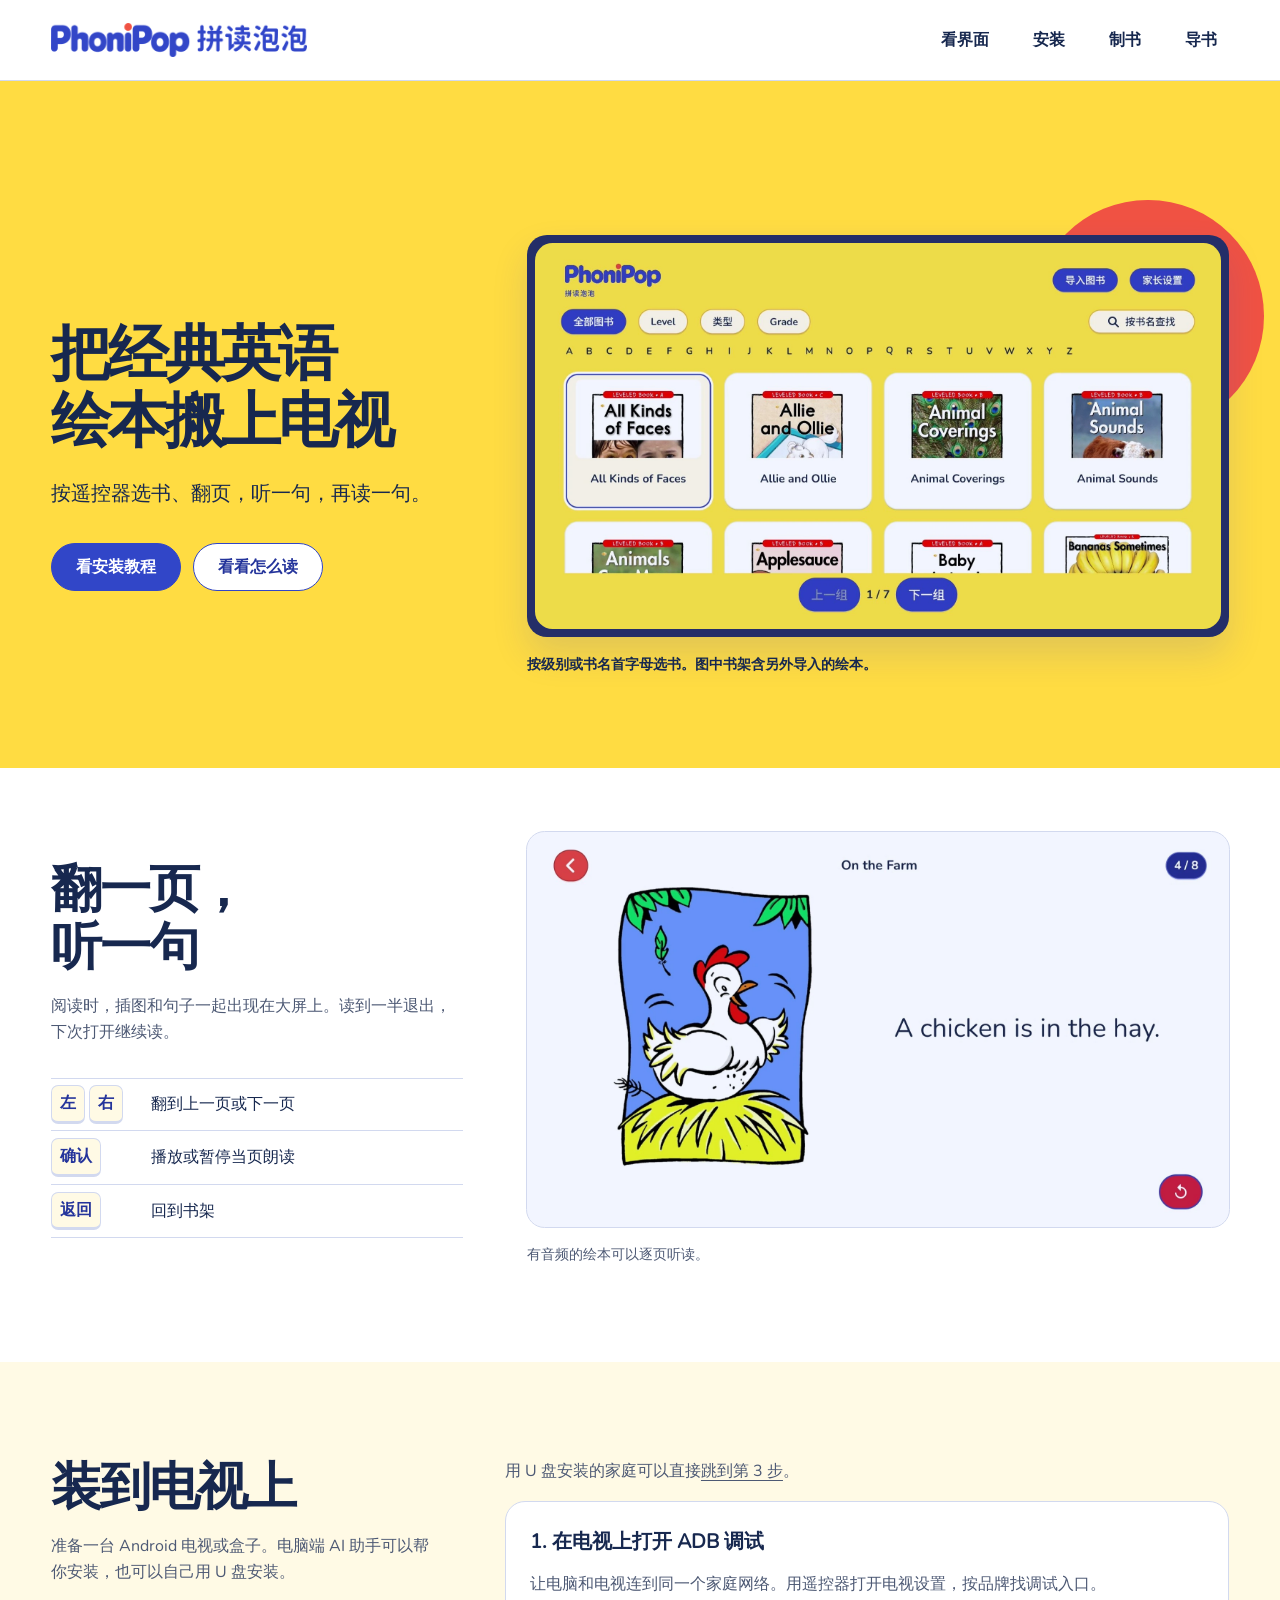
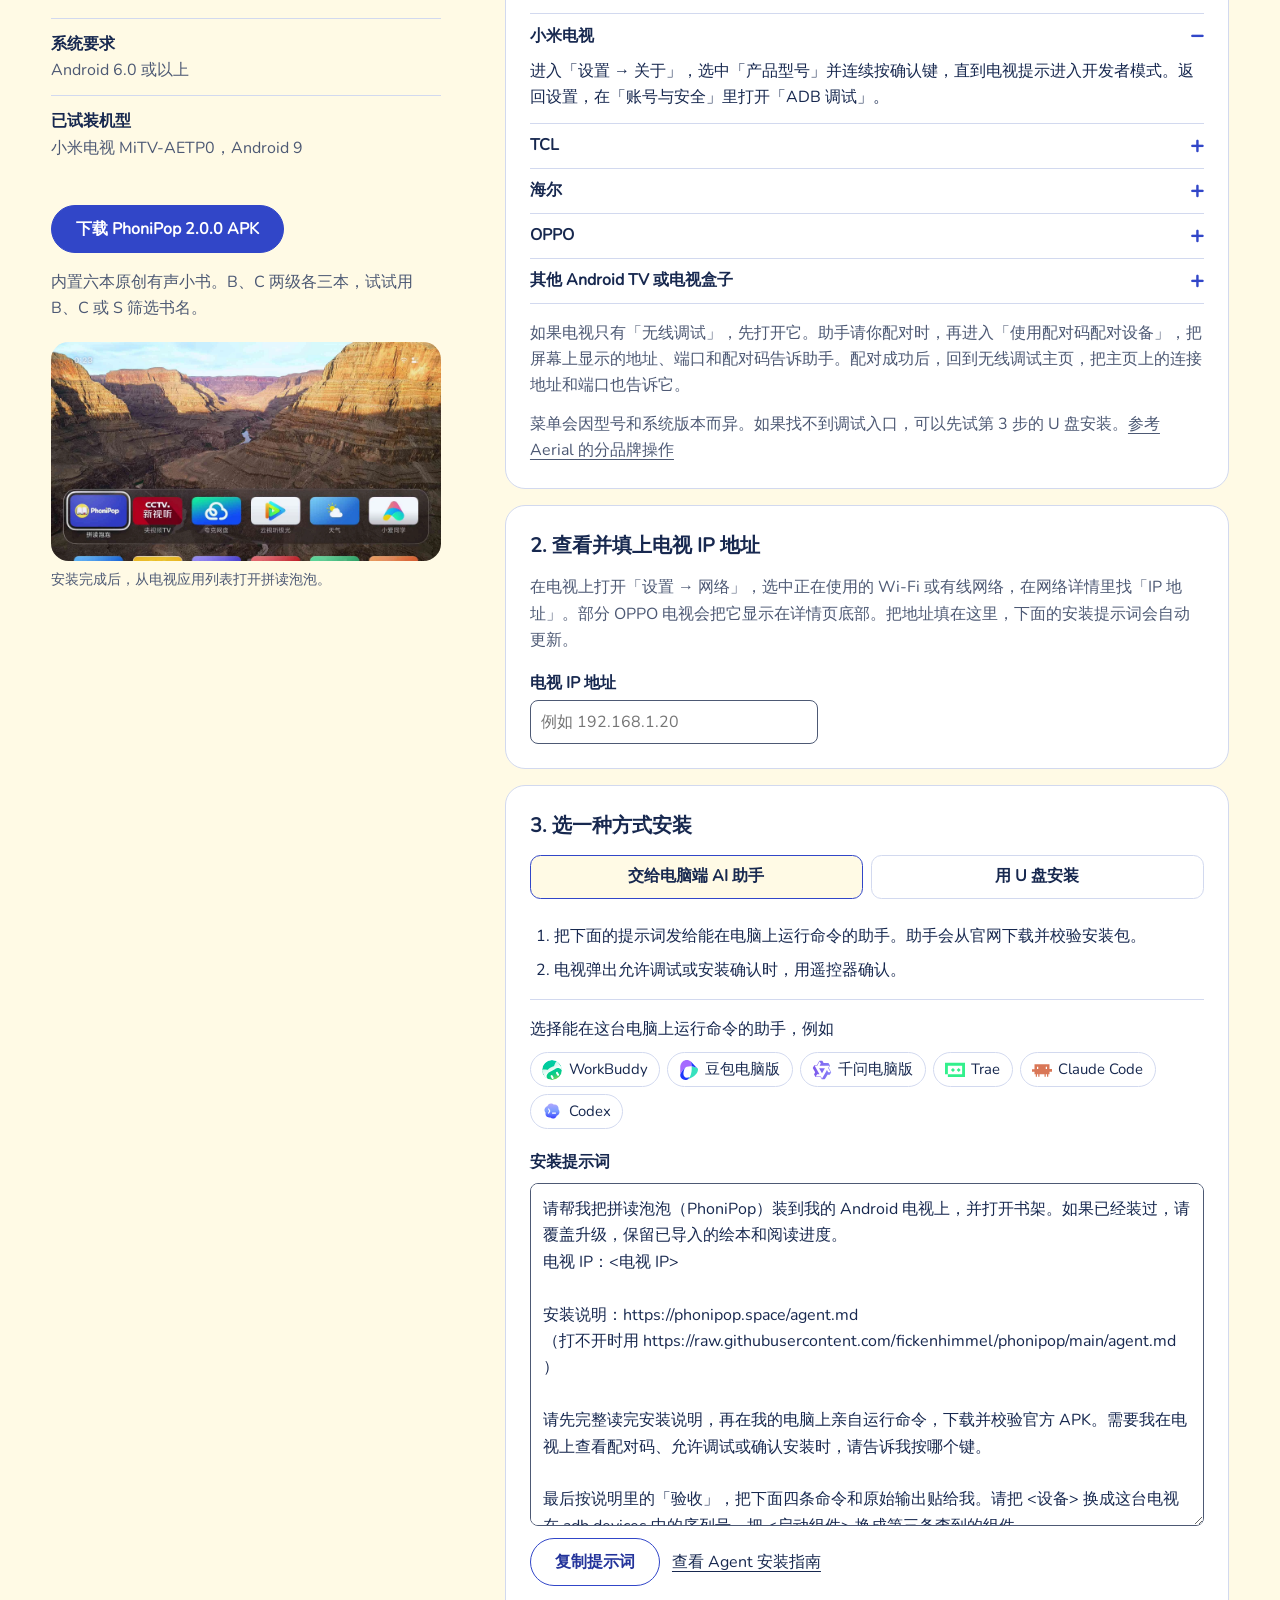
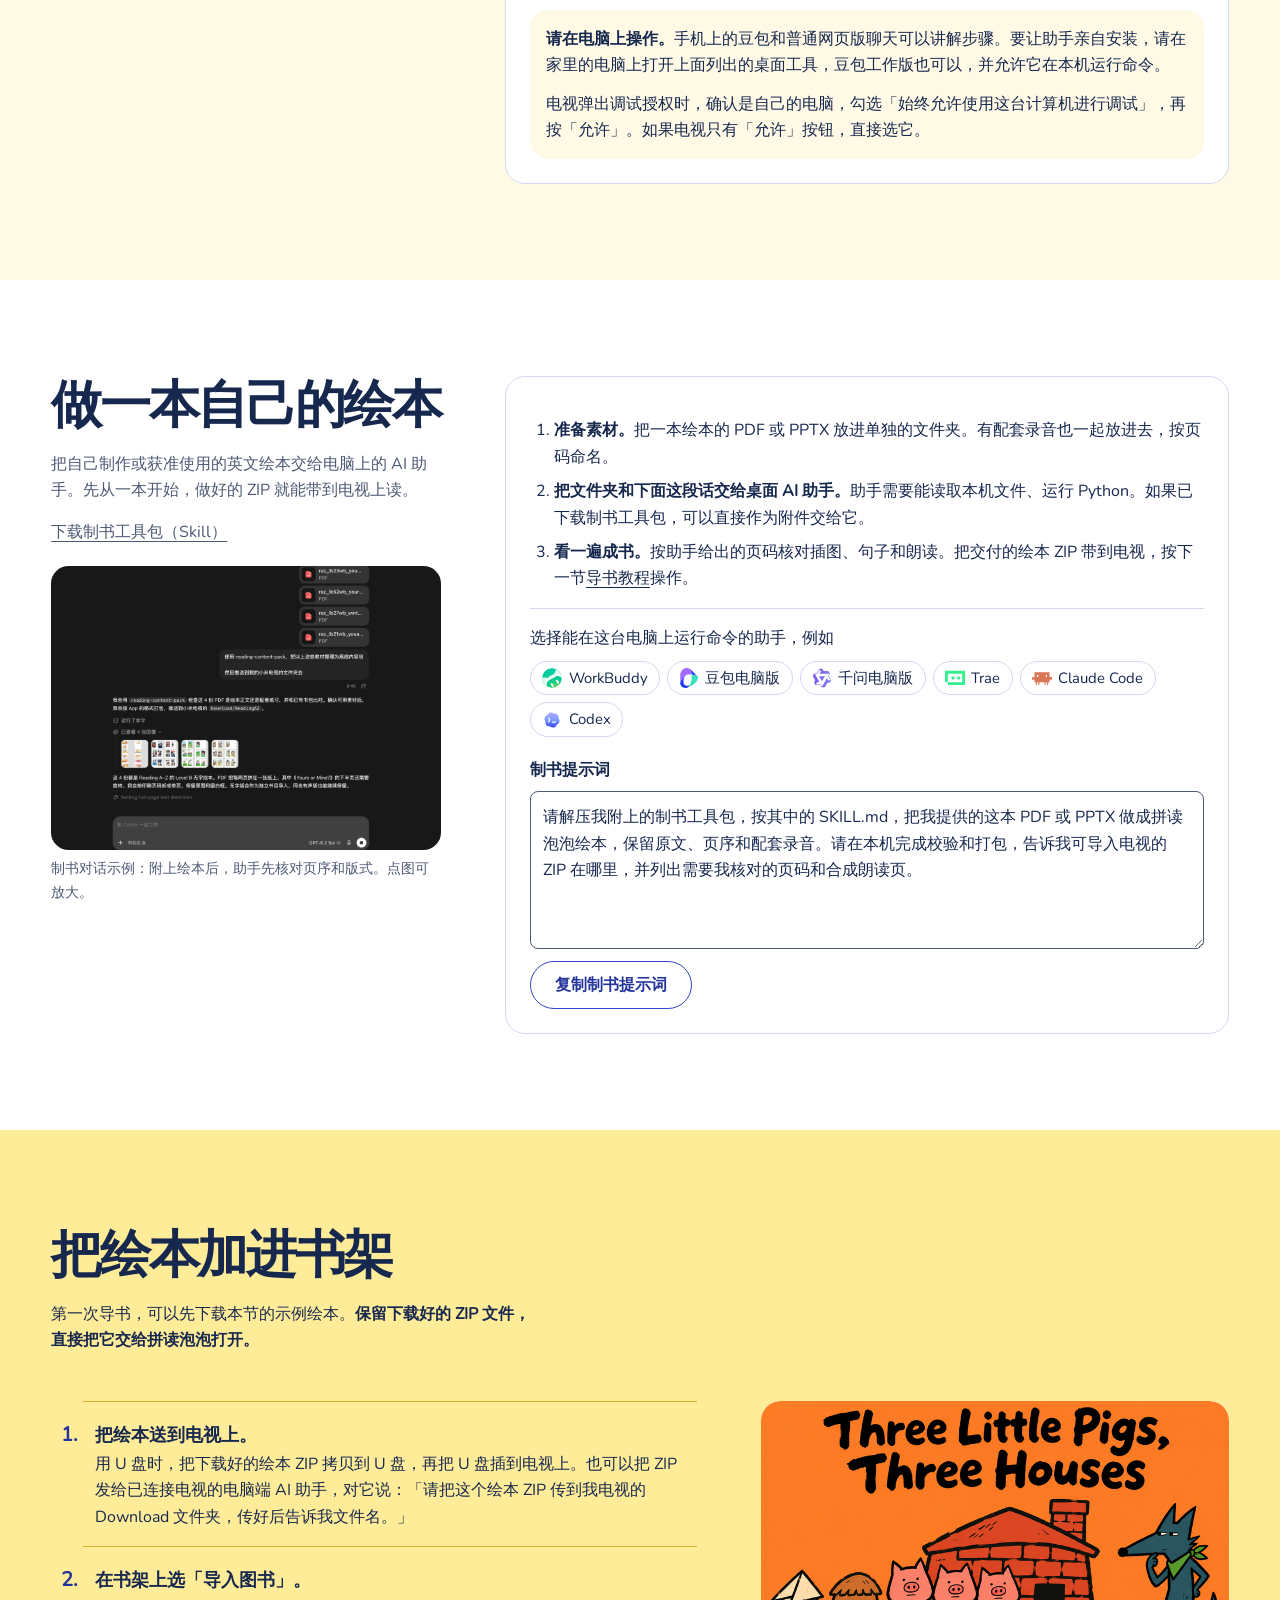
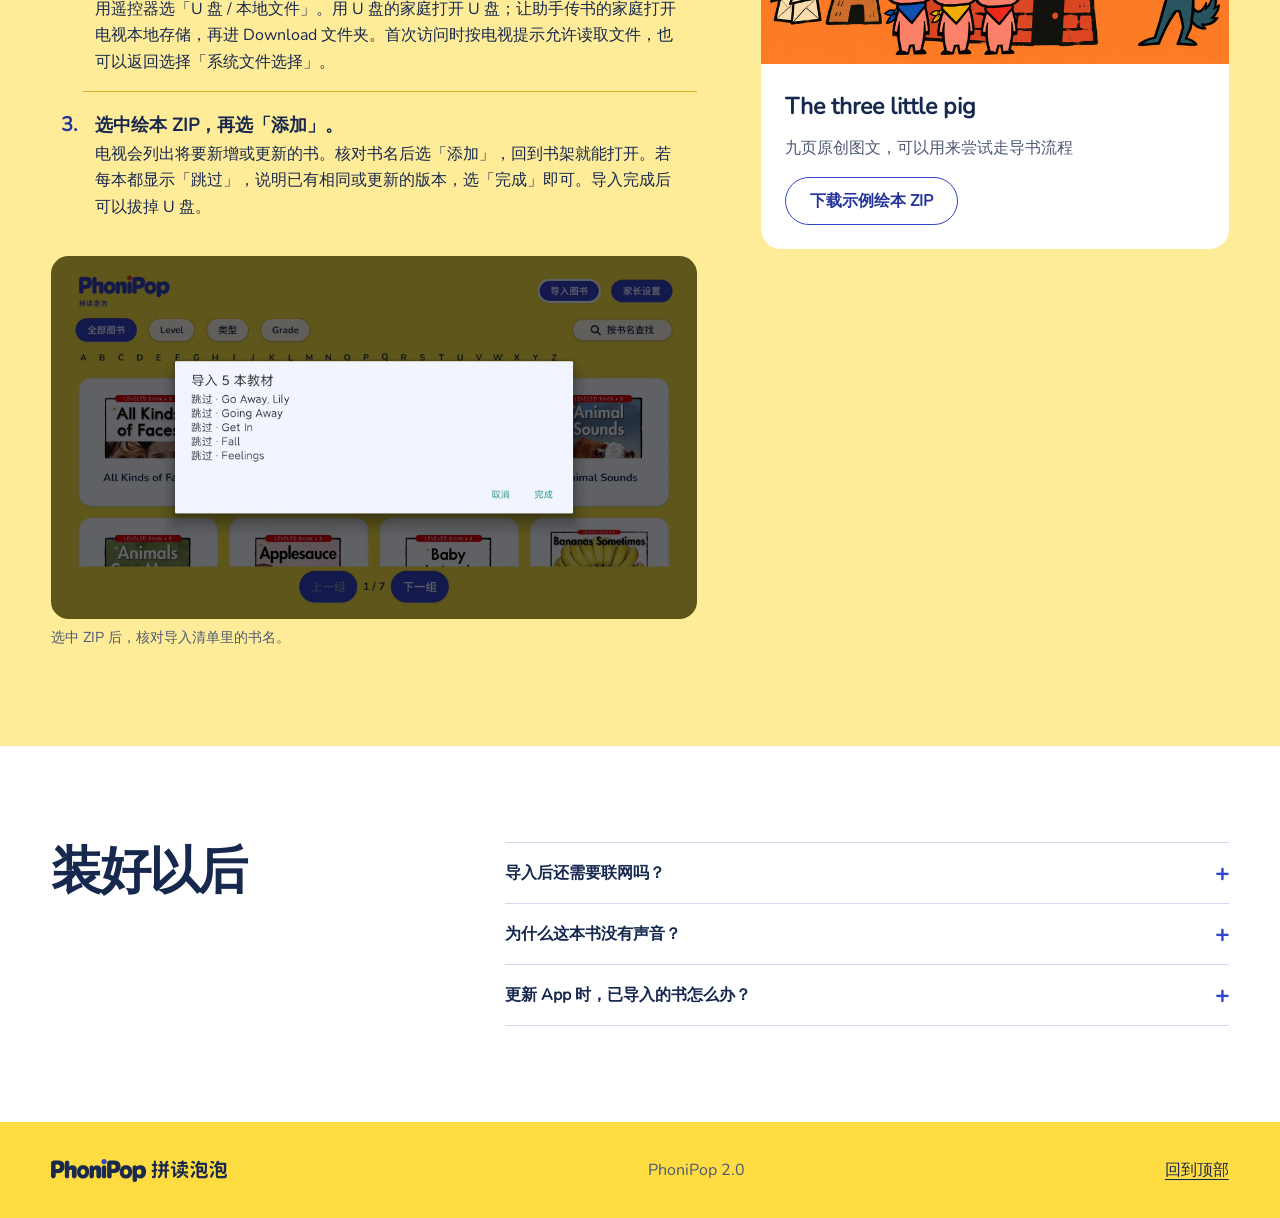
==== commit 436e7499: "Add TV debugging and IP steps to installation guide" ====
--- a/index.html
+++ b/index.html
@@ -71,19 +71,51 @@
           <p><a class="button primary" href="download/PhoniPop-2.0.0.apk" download>下载 PhoniPop 2.0.0 APK</a></p><p>内置六本原创有声小书。B、C 两级各三本，试试用 B、C 或 S 筛选书名。</p><figure class="tutorial-shot"><a href="assets/launcher.webp" aria-label="查看大图：电视桌面上选中的 PhoniPop 图标"><img src="assets/launcher.webp" alt="电视桌面上选中的 PhoniPop 图标" loading="lazy"></a><figcaption>安装完成后，从电视应用列表打开拼读泡泡。</figcaption></figure>
         </div>
         <div class="install-choices">
-          <details class="route" name="install-method">
-            <summary>用 U 盘安装</summary>
+          <p class="install-shortcut">用 U 盘安装的家庭可以直接<a href="#install-methods" id="usb-install-shortcut">跳到第 3 步</a>。</p>
+          <section class="route install-step" aria-labelledby="adb-heading">
+            <h3 id="adb-heading">1. 在电视上打开 ADB 调试</h3>
+            <p>让电脑和电视连到同一个家庭网络。用遥控器打开电视设置，按品牌找调试入口。</p>
+            <div class="adb-brands">
+              <details name="adb-brand" open>
+                <summary>小米电视</summary>
+                <p>进入「设置 → 关于」，选中「产品型号」并连续按确认键，直到电视提示进入开发者模式。返回设置，在「账号与安全」里打开「ADB 调试」。</p>
+              </details>
+              <details name="adb-brand">
+                <summary>TCL</summary>
+                <p>进入「设置 → 关于 → 本机信息」，快速按遥控器的上、下、左、右键。底部出现「更多」后，打开其中的「ADB」。</p>
+              </details>
+              <details name="adb-brand">
+                <summary>海尔</summary>
+                <p>按电视机身的信号源键，出现菜单后，用遥控器依次按左、左、上、右。进入海尔工厂菜单后，将「ADB 调试开关」设为开，然后退出菜单。</p>
+              </details>
+              <details name="adb-brand">
+                <summary>OPPO</summary>
+                <p>进入「设置 → 系统 → 关于本机」，选中「设备型号」，依次按上、上、右、右，再按确认。然后进入「系统 → 开发者选项」，打开「USB 调试」或「ADB 调试」。</p>
+              </details>
+              <details name="adb-brand">
+                <summary>其他 Android TV 或电视盒子</summary>
+                <p>进入「设置 → 系统」或「设备偏好设置」，打开「关于」。选中「内部版本号」或「Android TV 操作系统版本号」，连续按确认键约 7 次。返回上一级，在「开发者选项」中找「网络调试」或「无线调试」。有些机型把调试开关叫作「USB 调试」。</p>
+              </details>
+            </div>
+            <p>如果电视只有「无线调试」，先打开它。助手请你配对时，再进入「使用配对码配对设备」，把屏幕上显示的地址、端口和配对码告诉助手。配对成功后，回到无线调试主页，把主页上的连接地址和端口也告诉它。</p>
+            <p>菜单会因型号和系统版本而异。如果找不到调试入口，可以先试第 3 步的 U 盘安装。<a href="https://aerial.qust.me/#install">参考 Aerial 的分品牌操作</a></p>
+          </section>
+          <section class="route install-step" aria-labelledby="tv-ip-heading">
+            <h3 id="tv-ip-heading">2. 查看并填上电视 IP 地址</h3>
+            <p id="tv-ip-help">在电视上打开「设置 → 网络」，选中正在使用的 Wi-Fi 或有线网络，在网络详情里找「IP 地址」。部分 OPPO 电视会把它显示在详情页底部。把地址填在这里，下面的安装提示词会自动更新。</p>
+            <label for="tv-ip">电视 IP 地址</label>
+            <input id="tv-ip" type="text" inputmode="decimal" autocomplete="off" spellcheck="false" placeholder="例如 192.168.1.20" aria-describedby="tv-ip-help tv-ip-status">
+            <p id="tv-ip-status" role="status"></p>
+          </section>
+          <section id="install-methods" class="route install-step" aria-labelledby="methods-heading">
+            <h3 id="methods-heading">3. 选一种方式安装</h3>
+            <div class="install-methods" role="group" aria-labelledby="methods-heading">
+              <input type="radio" id="install-agent" name="install-method" aria-controls="agent-install-panel" checked>
+              <label for="install-agent">交给电脑端 AI 助手</label>
+              <input type="radio" id="install-usb" name="install-method" aria-controls="usb-install-panel">
+              <label for="install-usb">用 U 盘安装</label>
+              <div id="agent-install-panel" class="install-panel">
             <ol>
-              <li>把官方提供的 <strong>APK 安装包</strong>复制到 U 盘，再插到电视上。</li>
-              <li>用电视的文件管理器找到 APK，打开并按屏幕提示安装。</li>
-              <li>回到电视的应用列表，打开 <strong>PhoniPop</strong>。</li>
-            </ol>
-            <p>如果电视拦截安装，在系统提示里查看该文件管理器的安装权限。不同机型的设置入口可能不同。</p>
-          </details>
-          <details class="route" name="install-method" open>
-            <summary>交给电脑端 AI 助手</summary>
-            <ol>
-              <li>让电脑和电视连接同一局域网。按电视系统提示开启 ADB 调试，记下电视 IP。</li>
               <li>把下面的提示词发给能在电脑上运行命令的助手。助手会从官网下载并校验安装包。</li>
               <li>电视弹出允许调试或安装确认时，用遥控器确认。</li>
             </ol>
@@ -122,7 +154,17 @@
               <p><strong>请在电脑上操作。</strong>手机上的豆包和普通网页版聊天可以讲解步骤。要让助手亲自安装，请在家里的电脑上打开上面列出的桌面工具，豆包工作版也可以，并允许它在本机运行命令。</p>
               <p>电视弹出调试授权时，确认是自己的电脑，勾选「始终允许使用这台计算机进行调试」，再按「允许」。如果电视只有「允许」按钮，直接选它。</p>
             </aside>
-          </details>
+              </div>
+              <div id="usb-install-panel" class="install-panel">
+            <ol>
+              <li>把官方提供的 <strong>APK 安装包</strong>复制到 U 盘，再插到电视上。</li>
+              <li>用电视的文件管理器找到 APK，打开并按屏幕提示安装。</li>
+              <li>回到电视的应用列表，打开 <strong>PhoniPop</strong>。</li>
+            </ol>
+            <p>如果电视拦截安装，在系统提示里查看该文件管理器的安装权限。不同机型的设置入口可能不同。</p>
+              </div>
+            </div>
+          </section>
         </div>
       </div>
     </section>
--- a/style.css
+++ b/style.css
@@ -172,3 +172,46 @@
 
 .install-tip { margin-top: var(--space-lg); padding: var(--space-md); background: var(--color-guide); border-radius: var(--radius-screen); }
 .install-tip p + p { margin-top: var(--space-sm); }
+
+.install-shortcut { color: var(--color-muted); }
+.install-step h3 { margin: 0 0 var(--space-sm); font-size: 1.24rem; }
+.install-step > p + p { margin-top: var(--space-sm); }
+.adb-brands { margin-block: var(--space-md); }
+.adb-brands details { border-top: 1px solid var(--color-line); }
+.adb-brands details:last-child { border-bottom: 1px solid var(--color-line); }
+.adb-brands summary { font-size: 1rem; }
+.adb-brands details p { margin-bottom: var(--space-sm); }
+[for="tv-ip"] { display: block; margin-top: var(--space-md); font-weight: 800; }
+#tv-ip {
+  display: block;
+  width: min(100%, 18rem);
+  min-height: 44px;
+  margin-top: .25rem;
+  padding: .4rem .65rem;
+  border: 1px solid var(--color-muted);
+  border-radius: .5rem;
+  color: var(--color-ink);
+  background: var(--color-paper);
+  font: inherit;
+}
+#tv-ip[aria-invalid="true"] { border-color: #9c2929; }
+#tv-ip-status:not(:empty) { margin-top: .35rem; }
+
+.install-methods { display: grid; grid-template-columns: repeat(2, minmax(0, 1fr)); gap: var(--space-xs); }
+.install-methods > input { position: absolute; width: 1px; height: 1px; opacity: 0; }
+.install-methods > label {
+  display: grid;
+  place-items: center;
+  min-height: 44px;
+  padding: .4rem;
+  border: 1px solid var(--color-line);
+  border-radius: .65rem;
+  cursor: pointer;
+  text-align: center;
+  font-weight: 800;
+}
+.install-methods > input:focus-visible + label { outline: 2px solid var(--color-blue); outline-offset: 2px; }
+.install-methods > input:checked + label { background: var(--color-guide); border-color: var(--color-blue); }
+.install-panel { display: none; grid-column: 1 / -1; min-width: 0; }
+#install-agent:checked ~ #agent-install-panel,
+#install-usb:checked ~ #usb-install-panel { display: block; }
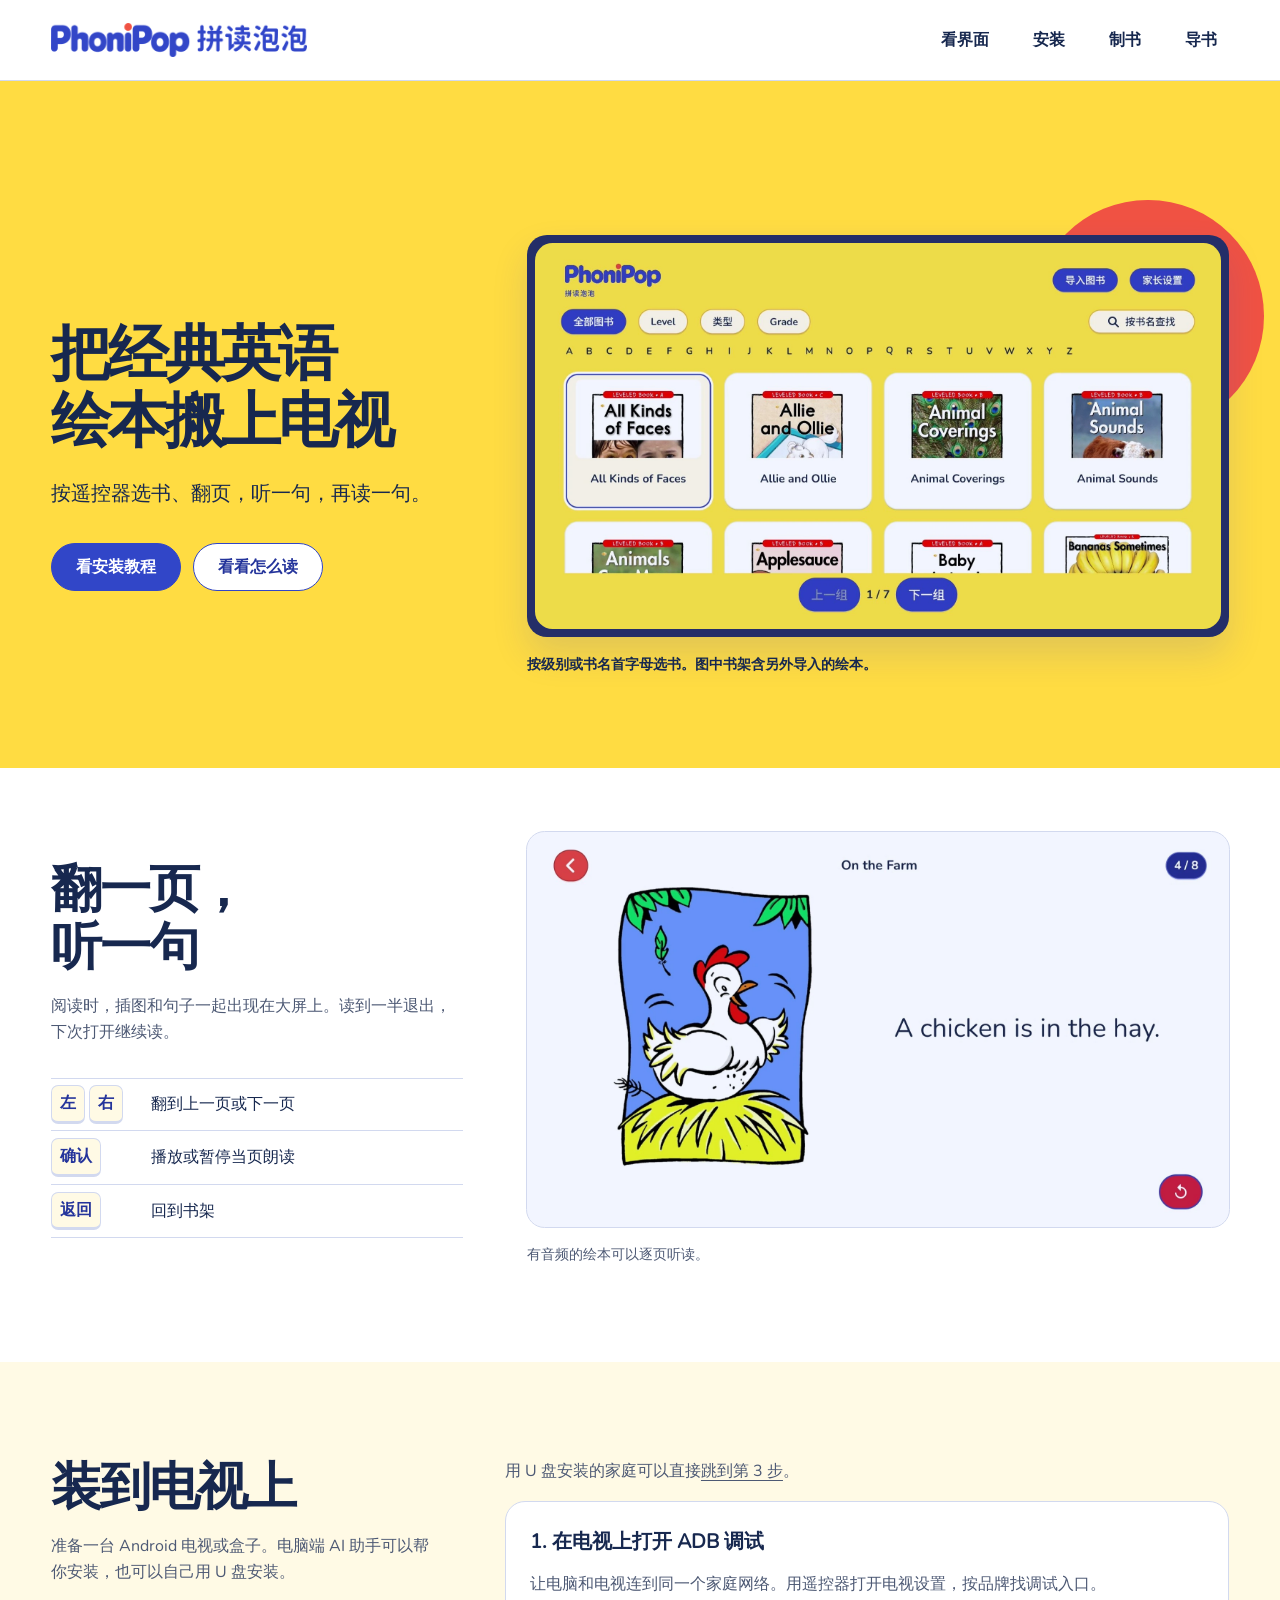
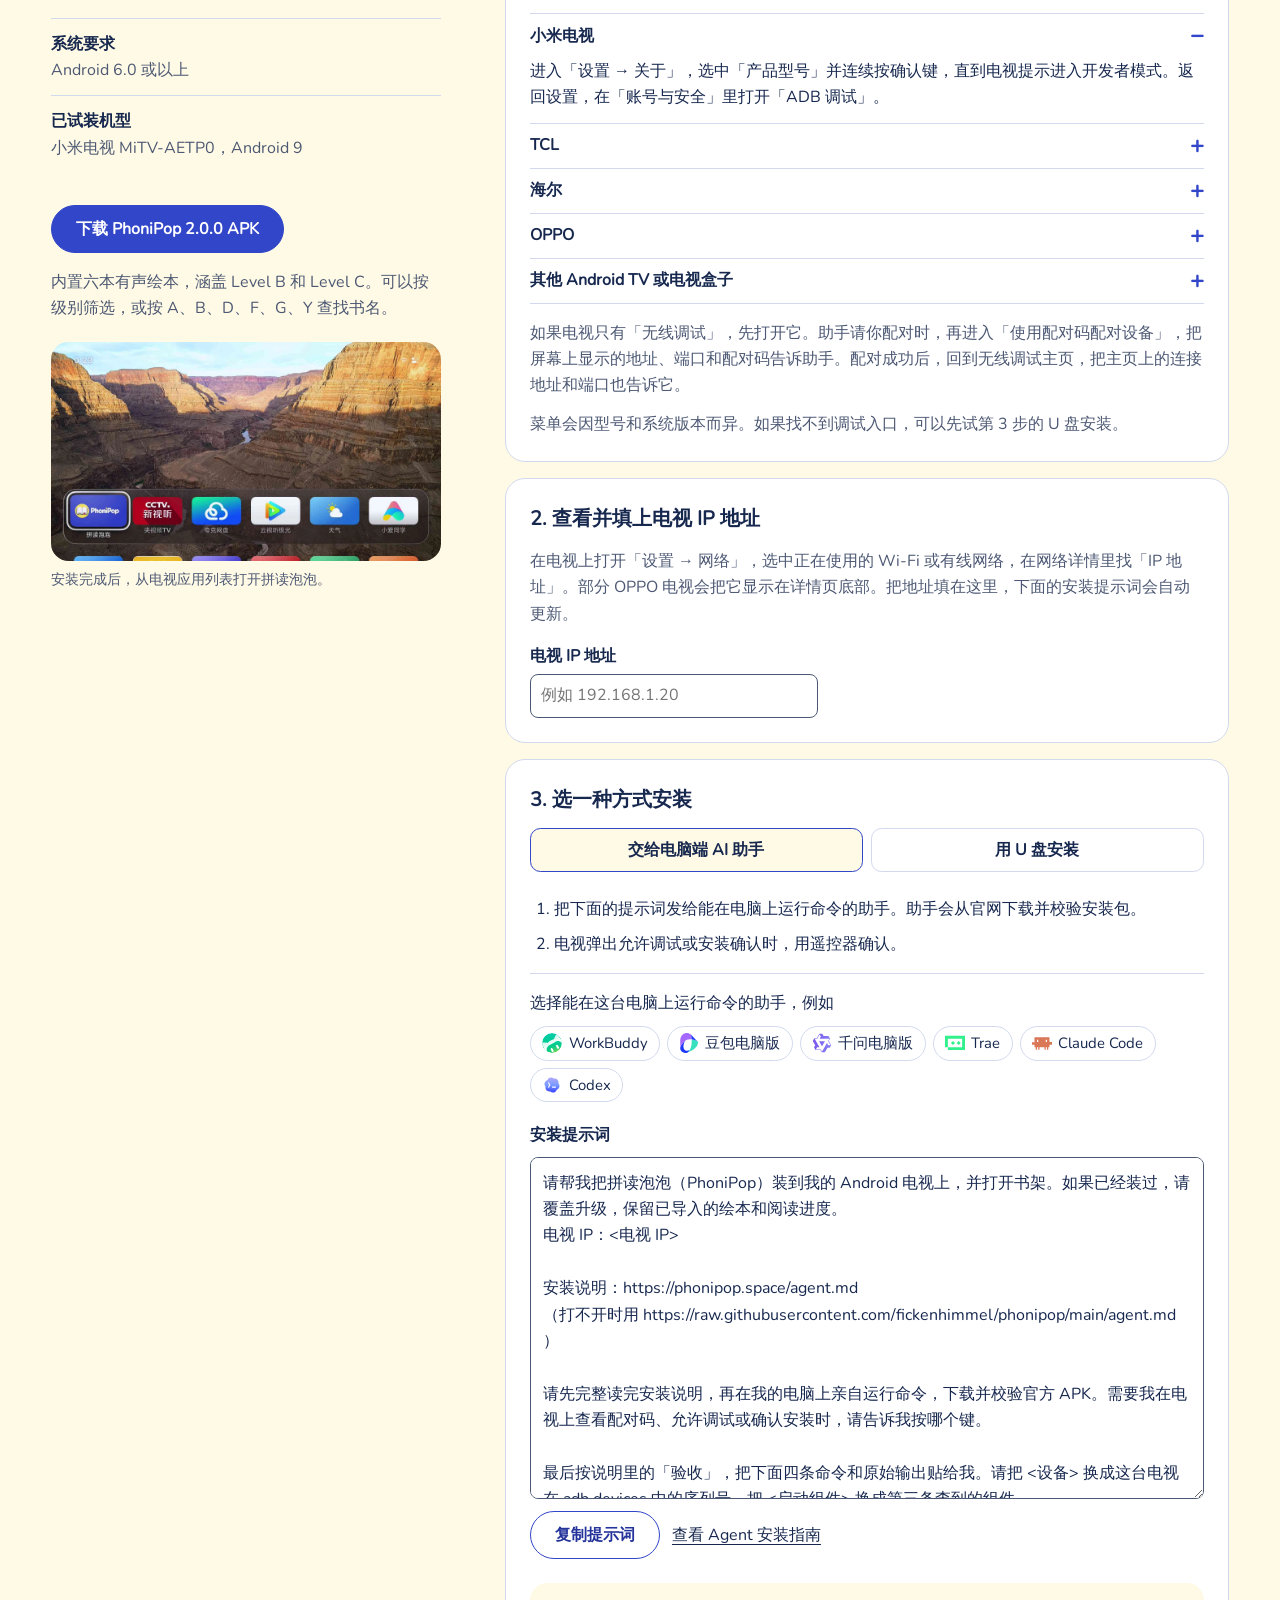
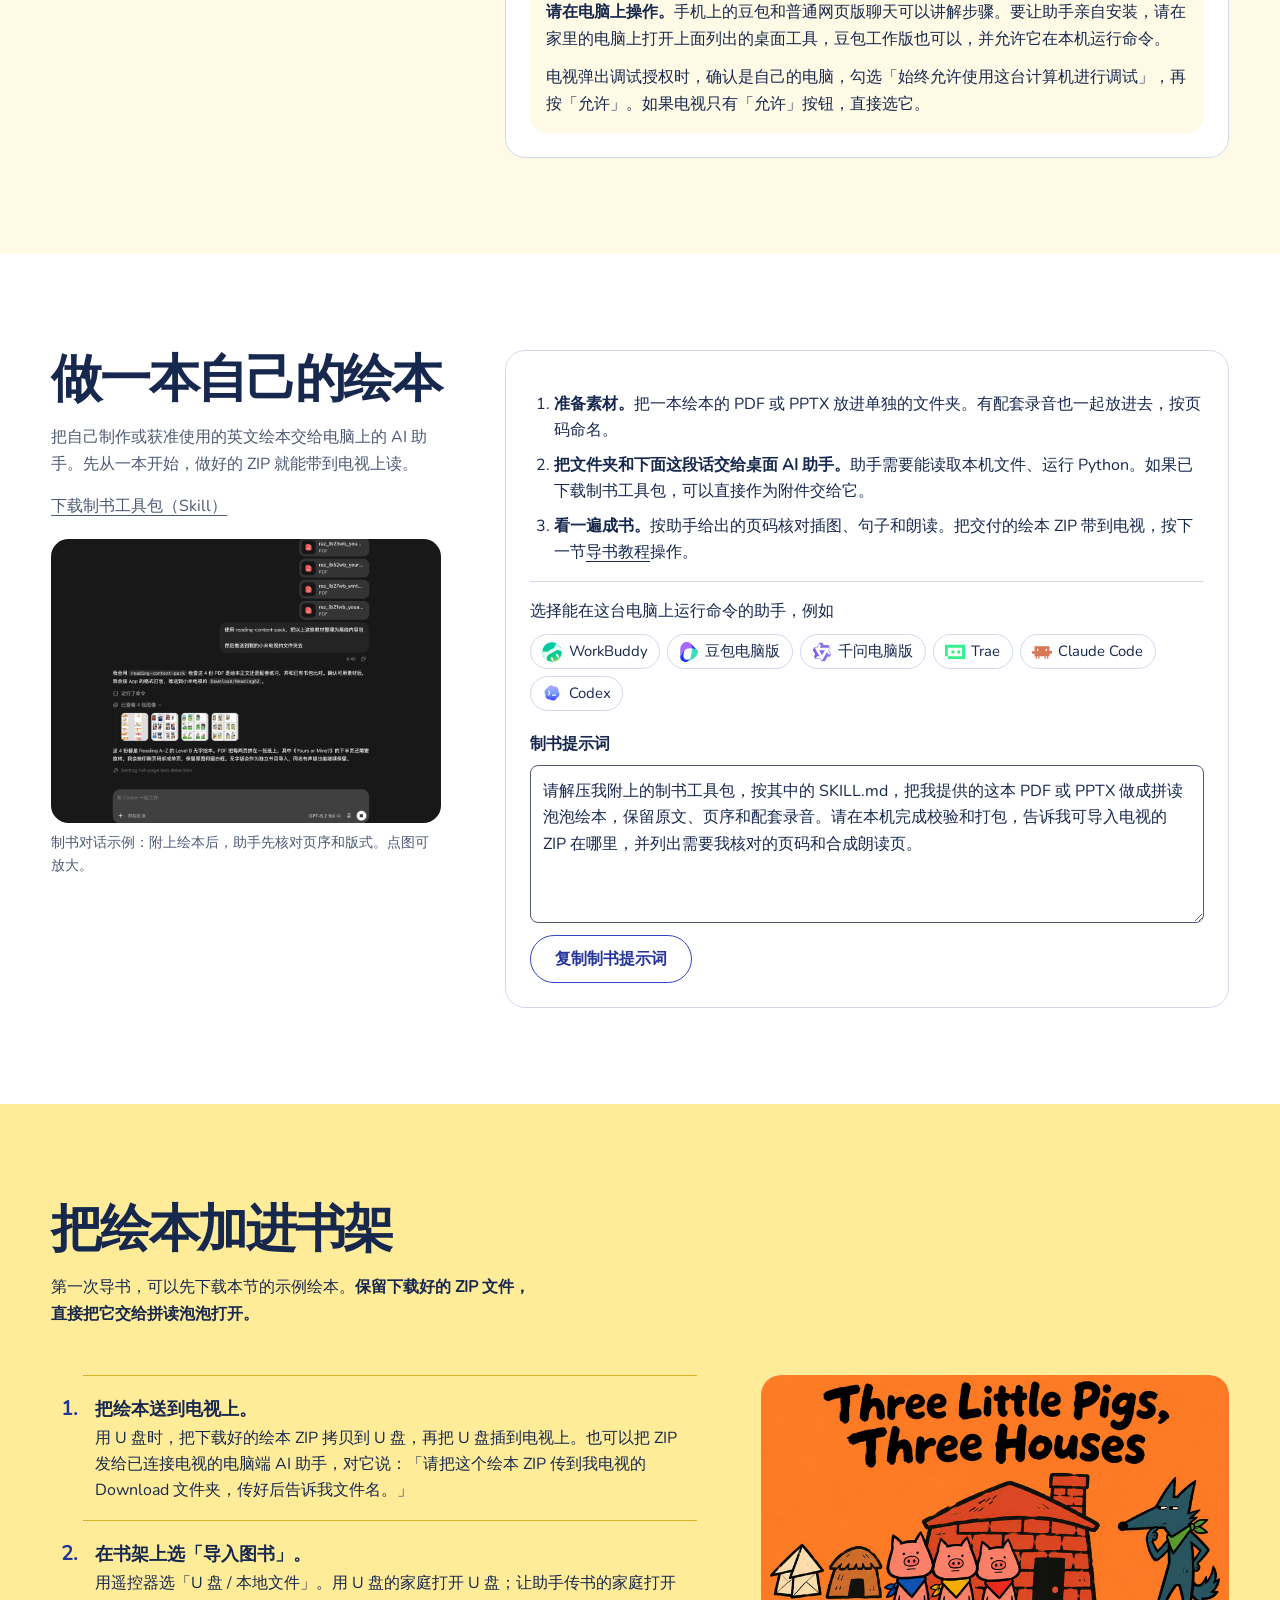
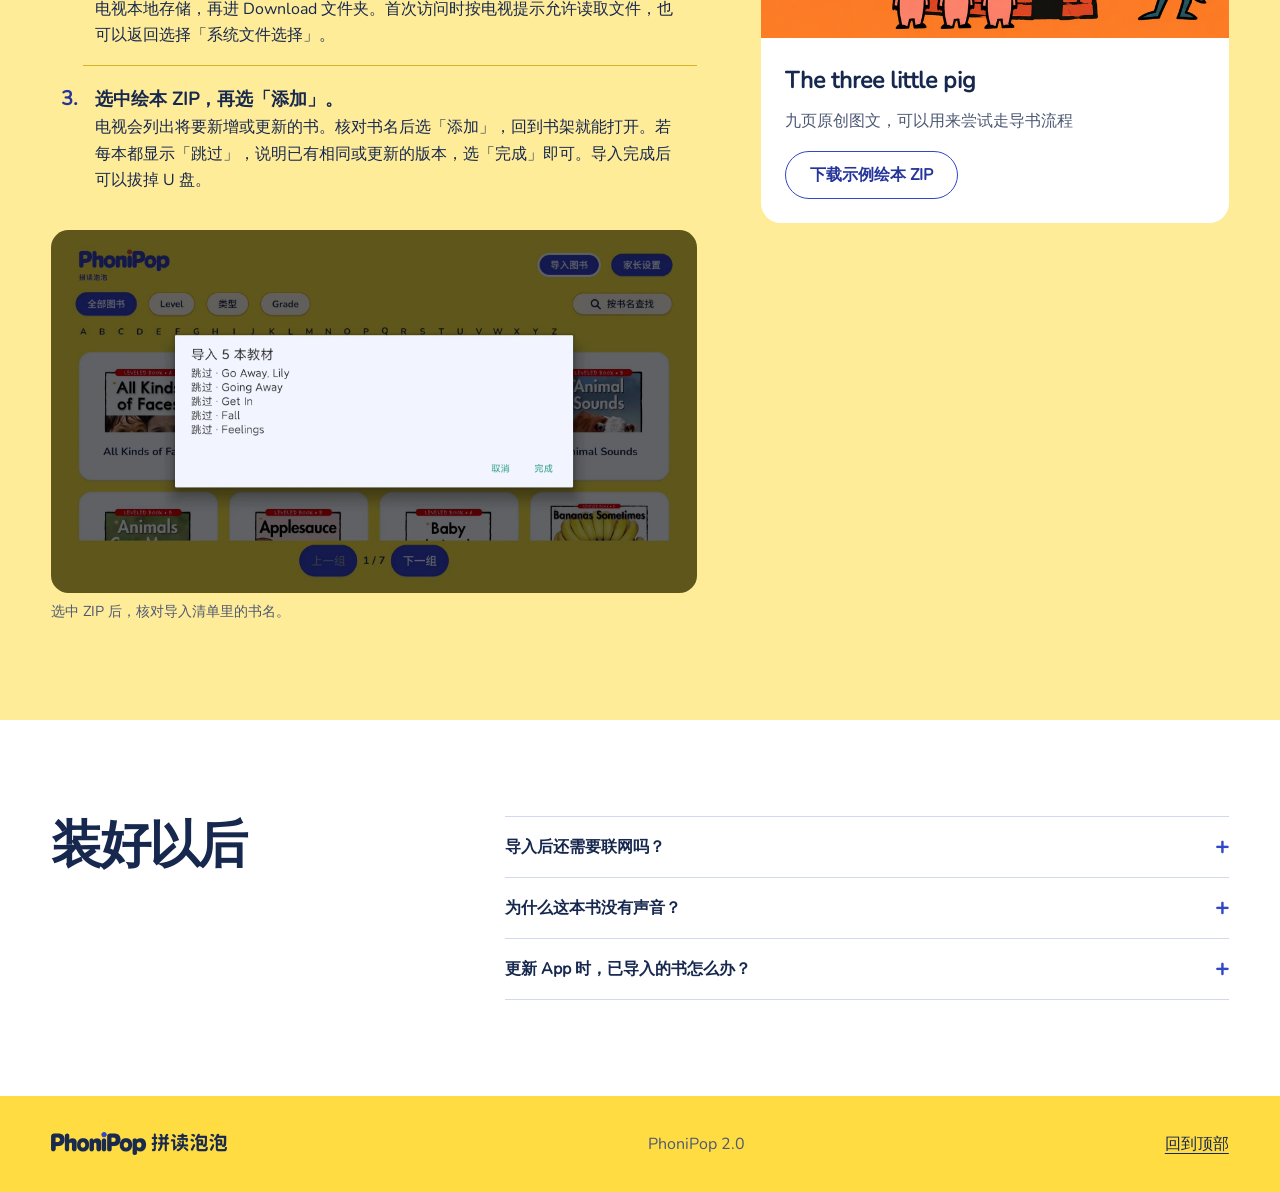
==== commit 93cc90bd: "Publish PhoniPop build 20006 and update book-making toolkit" ====
--- a/index.html
+++ b/index.html
@@ -68,7 +68,7 @@
             <div><dt>系统要求</dt><dd>Android 6.0 或以上</dd></div>
             <div><dt>已试装机型</dt><dd>小米电视 MiTV-AETP0，Android 9</dd></div>
           </dl>
-          <p><a class="button primary" href="download/PhoniPop-2.0.0.apk" download>下载 PhoniPop 2.0.0 APK</a></p><p>内置六本原创有声小书。B、C 两级各三本，试试用 B、C 或 S 筛选书名。</p><figure class="tutorial-shot"><a href="assets/launcher.webp" aria-label="查看大图：电视桌面上选中的 PhoniPop 图标"><img src="assets/launcher.webp" alt="电视桌面上选中的 PhoniPop 图标" loading="lazy"></a><figcaption>安装完成后，从电视应用列表打开拼读泡泡。</figcaption></figure>
+          <p><a class="button primary" href="download/PhoniPop-2.0.0.apk" download>下载 PhoniPop 2.0.0 APK</a></p><p>内置六本有声绘本，涵盖 Level B 和 Level C。可以按级别筛选，或按 A、B、D、F、G、Y 查找书名。</p><figure class="tutorial-shot"><a href="assets/launcher.webp" aria-label="查看大图：电视桌面上选中的 PhoniPop 图标"><img src="assets/launcher.webp" alt="电视桌面上选中的 PhoniPop 图标" loading="lazy"></a><figcaption>安装完成后，从电视应用列表打开拼读泡泡。</figcaption></figure>
         </div>
         <div class="install-choices">
           <p class="install-shortcut">用 U 盘安装的家庭可以直接<a href="#install-methods" id="usb-install-shortcut">跳到第 3 步</a>。</p>
@@ -98,7 +98,7 @@
               </details>
             </div>
             <p>如果电视只有「无线调试」，先打开它。助手请你配对时，再进入「使用配对码配对设备」，把屏幕上显示的地址、端口和配对码告诉助手。配对成功后，回到无线调试主页，把主页上的连接地址和端口也告诉它。</p>
-            <p>菜单会因型号和系统版本而异。如果找不到调试入口，可以先试第 3 步的 U 盘安装。<a href="https://aerial.qust.me/#install">参考 Aerial 的分品牌操作</a></p>
+            <p>菜单会因型号和系统版本而异。如果找不到调试入口，可以先试第 3 步的 U 盘安装。</p>
           </section>
           <section class="route install-step" aria-labelledby="tv-ip-heading">
             <h3 id="tv-ip-heading">2. 查看并填上电视 IP 地址</h3>
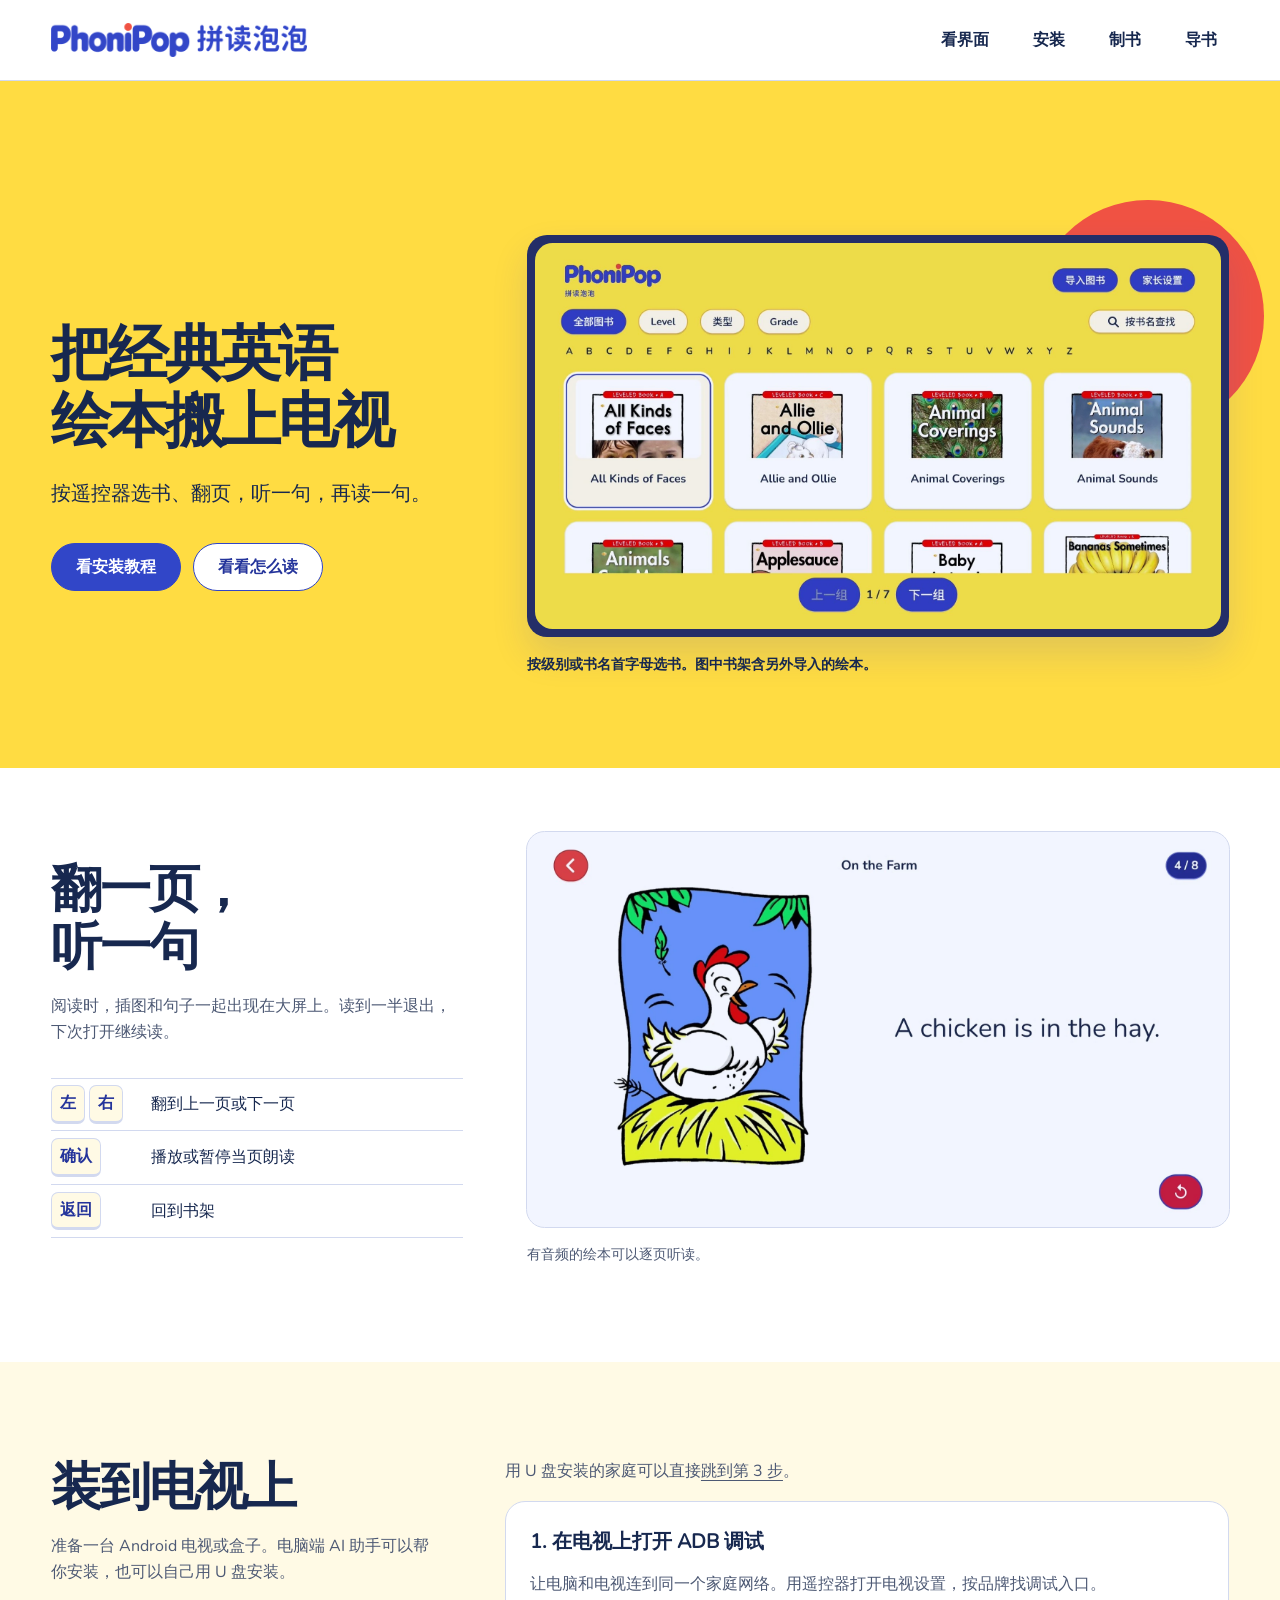
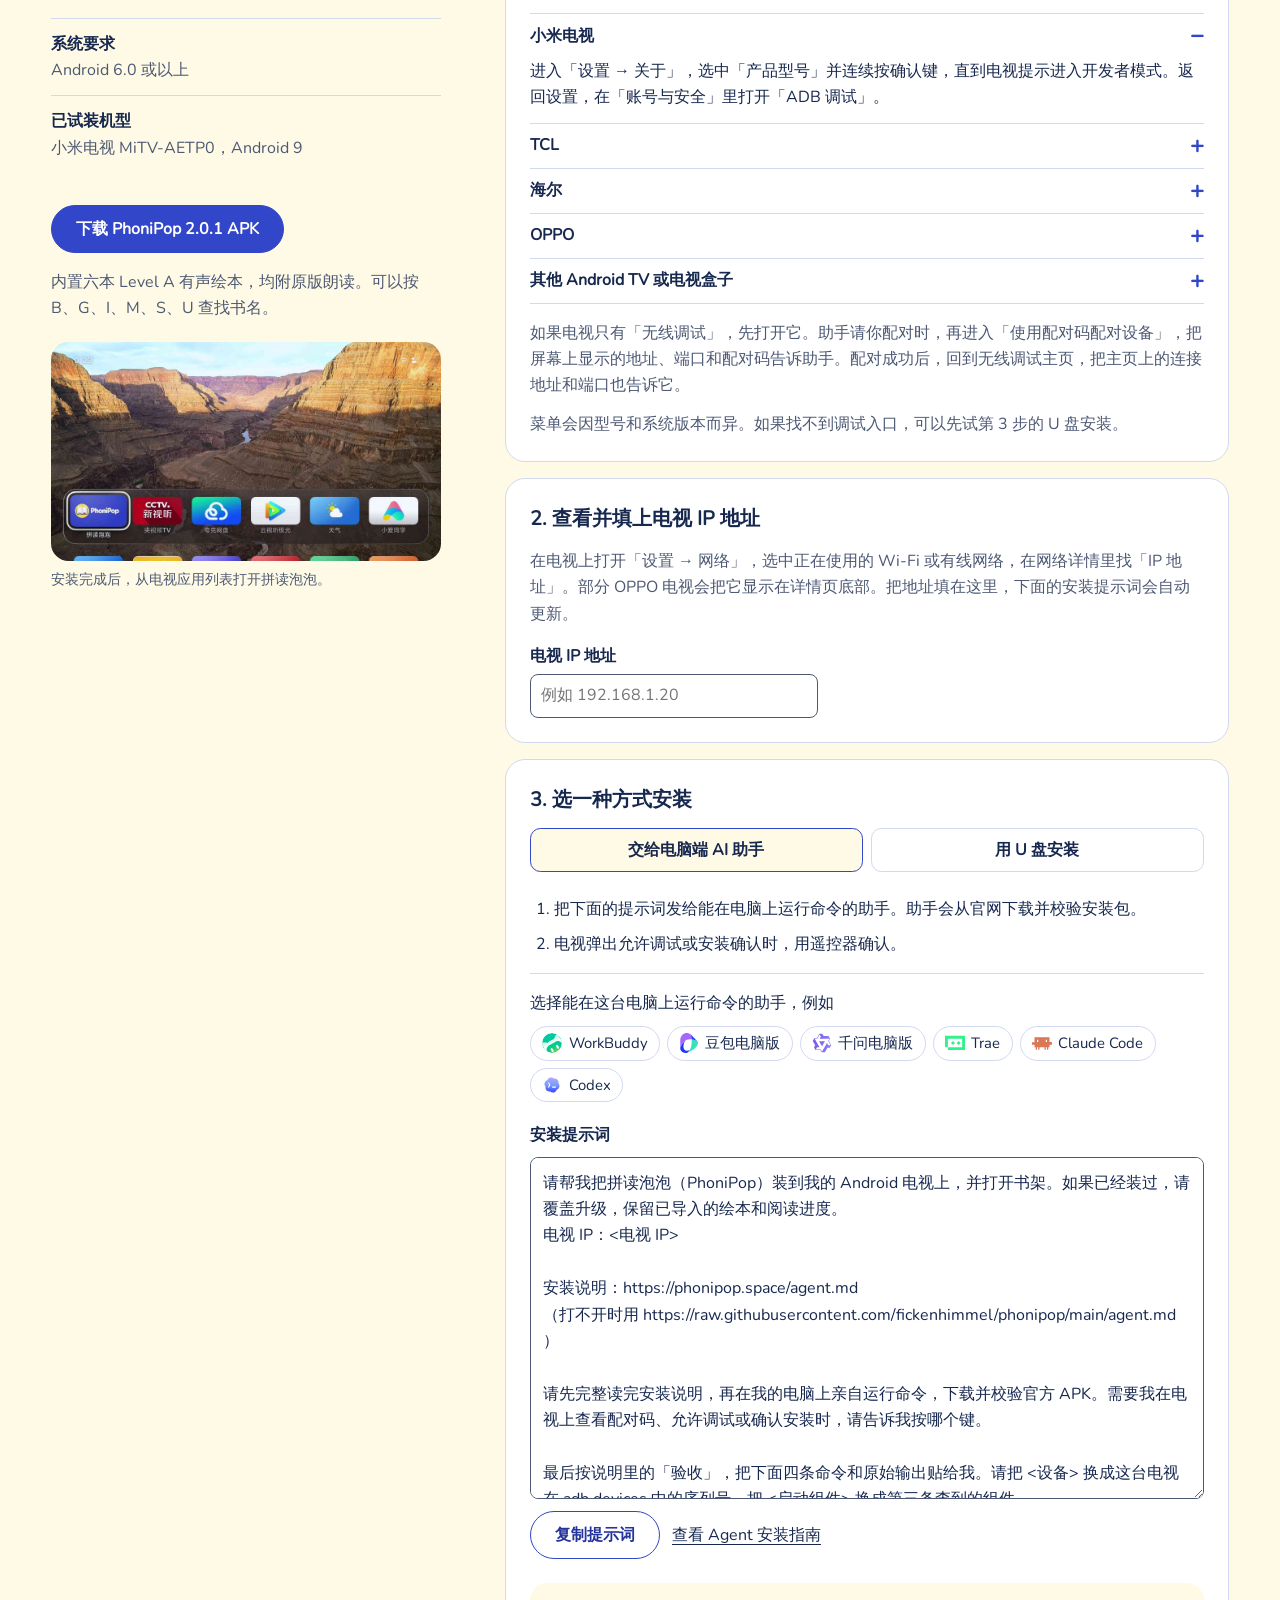
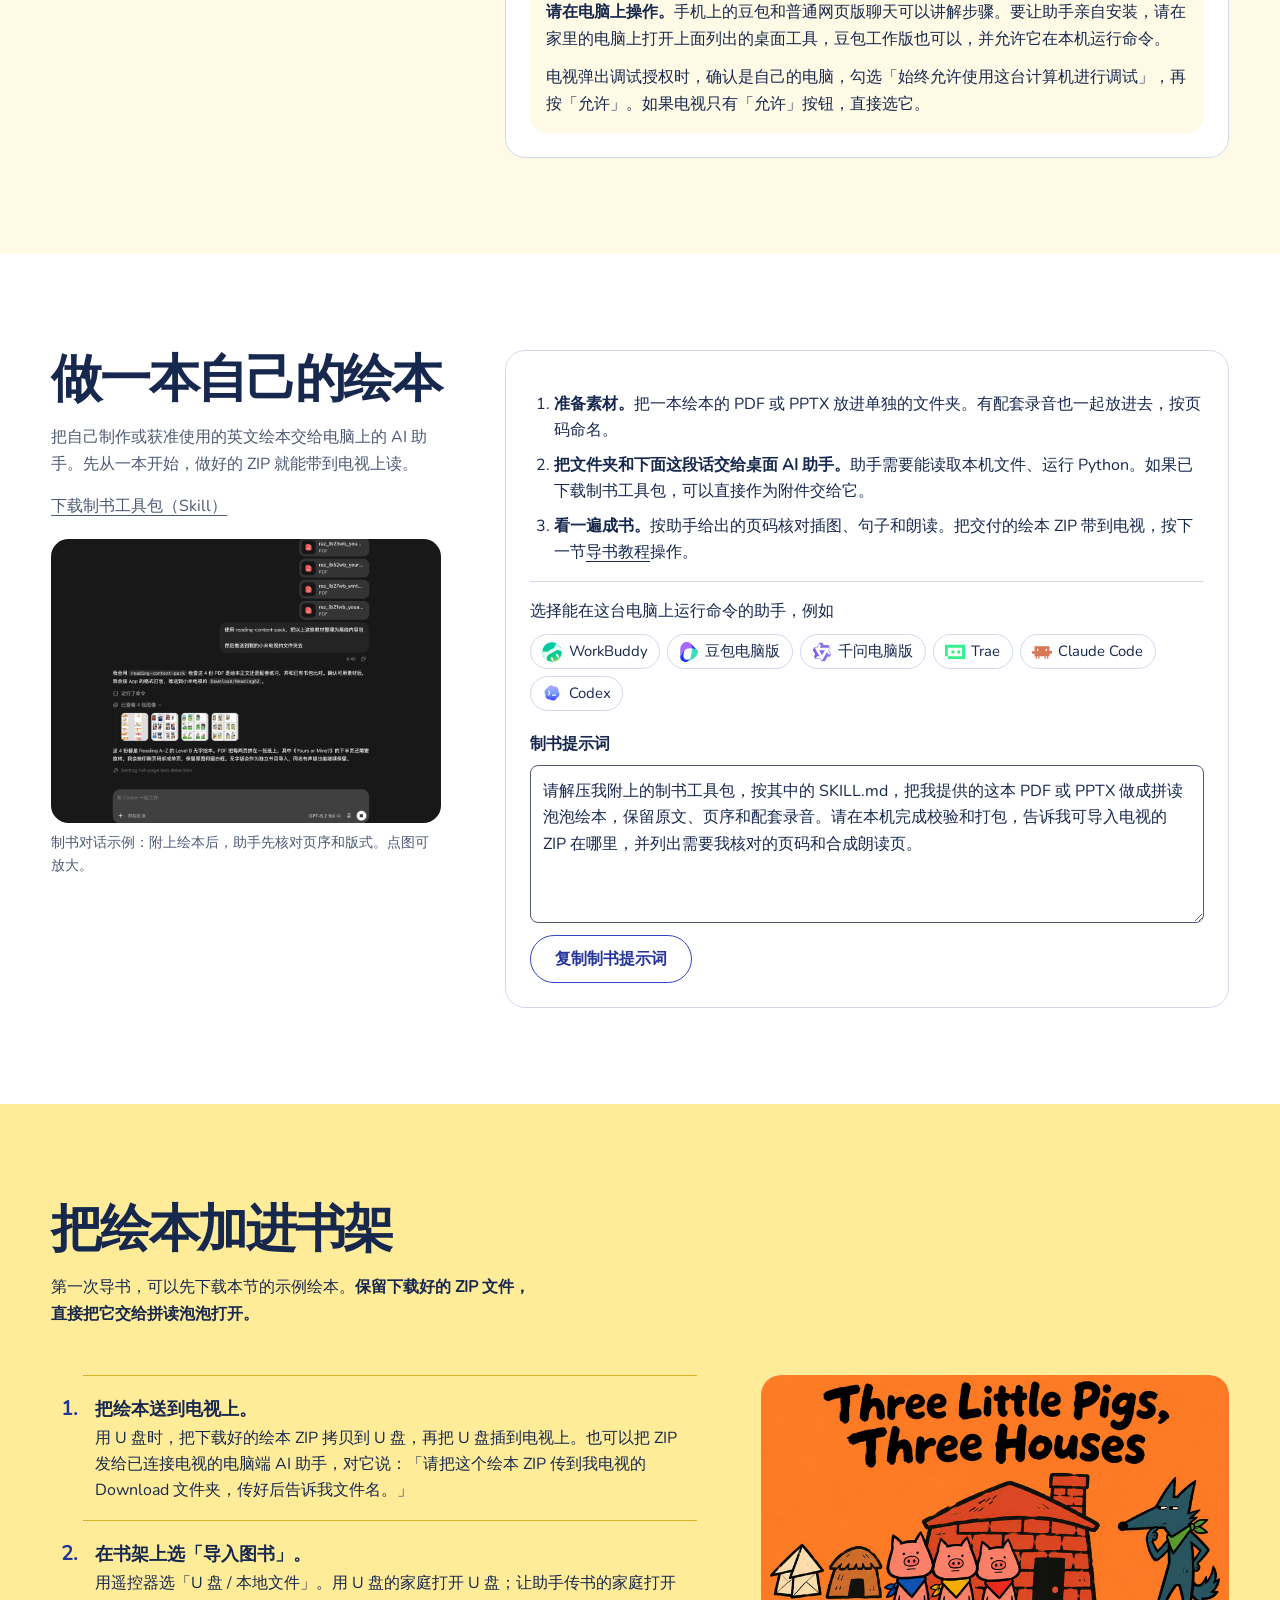
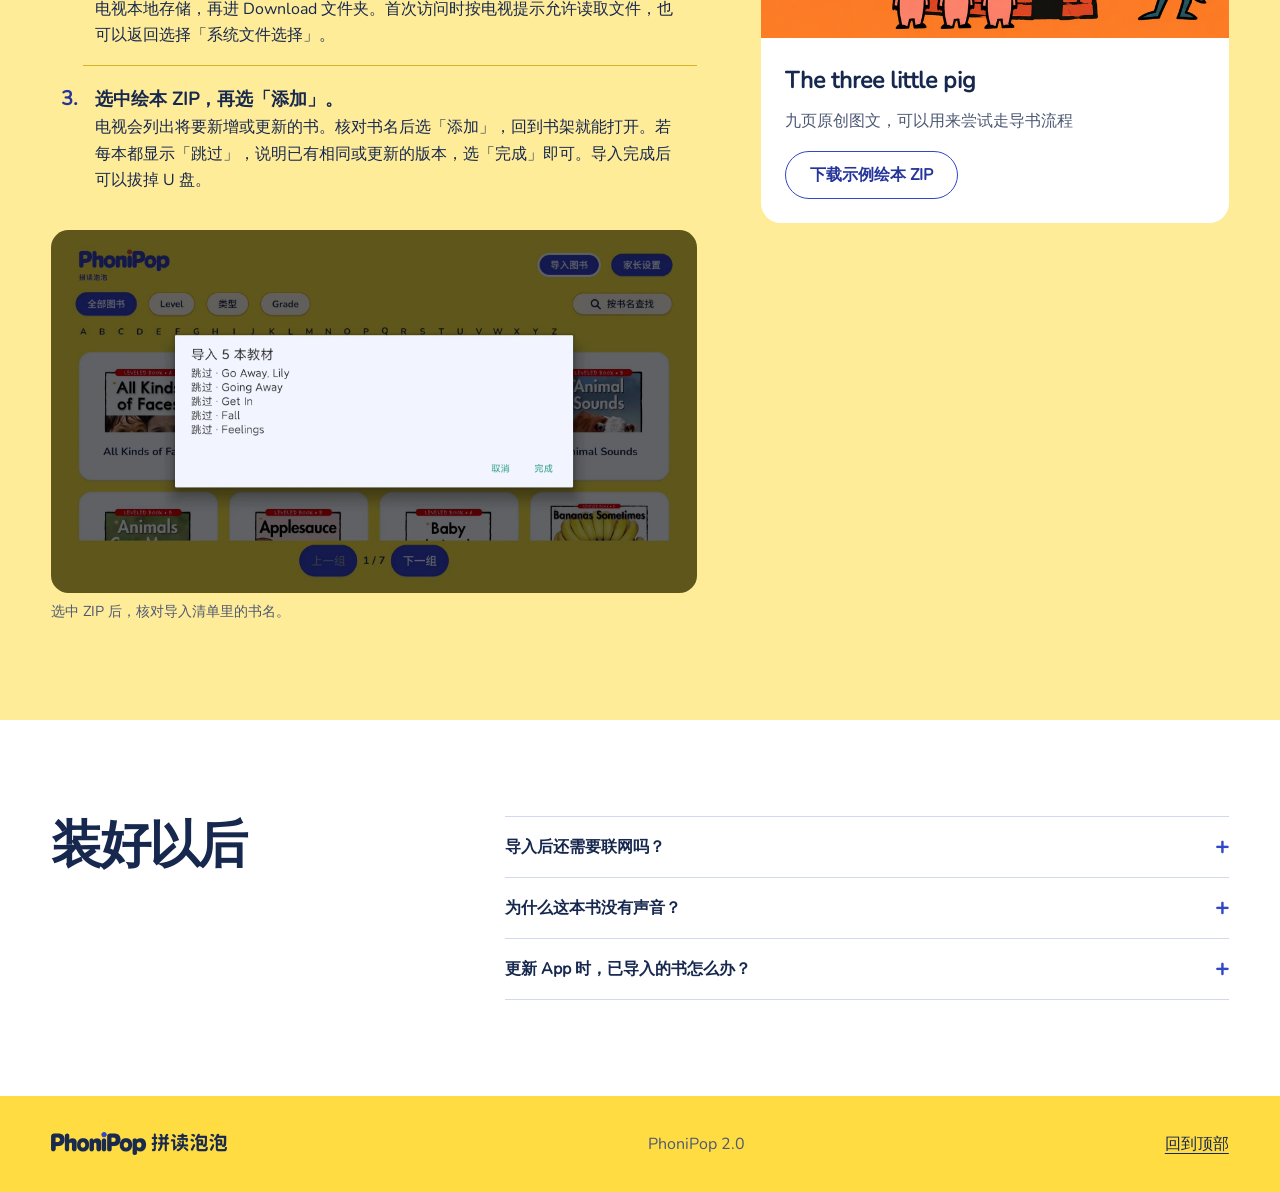
==== commit 199d8bb3: "Publish PhoniPop 2.0.1 with Level A starter books" ====
--- a/index.html
+++ b/index.html
@@ -68,7 +68,7 @@
             <div><dt>系统要求</dt><dd>Android 6.0 或以上</dd></div>
             <div><dt>已试装机型</dt><dd>小米电视 MiTV-AETP0，Android 9</dd></div>
           </dl>
-          <p><a class="button primary" href="download/PhoniPop-2.0.0.apk" download>下载 PhoniPop 2.0.0 APK</a></p><p>内置六本有声绘本，涵盖 Level B 和 Level C。可以按级别筛选，或按 A、B、D、F、G、Y 查找书名。</p><figure class="tutorial-shot"><a href="assets/launcher.webp" aria-label="查看大图：电视桌面上选中的 PhoniPop 图标"><img src="assets/launcher.webp" alt="电视桌面上选中的 PhoniPop 图标" loading="lazy"></a><figcaption>安装完成后，从电视应用列表打开拼读泡泡。</figcaption></figure>
+          <p><a class="button primary" href="download/PhoniPop-2.0.1.apk" download>下载 PhoniPop 2.0.1 APK</a></p><p>内置六本 Level A 有声绘本，均附原版朗读。可以按 B、G、I、M、S、U 查找书名。</p><figure class="tutorial-shot"><a href="assets/launcher.webp" aria-label="查看大图：电视桌面上选中的 PhoniPop 图标"><img src="assets/launcher.webp" alt="电视桌面上选中的 PhoniPop 图标" loading="lazy"></a><figcaption>安装完成后，从电视应用列表打开拼读泡泡。</figcaption></figure>
         </div>
         <div class="install-choices">
           <p class="install-shortcut">用 U 盘安装的家庭可以直接<a href="#install-methods" id="usb-install-shortcut">跳到第 3 步</a>。</p>
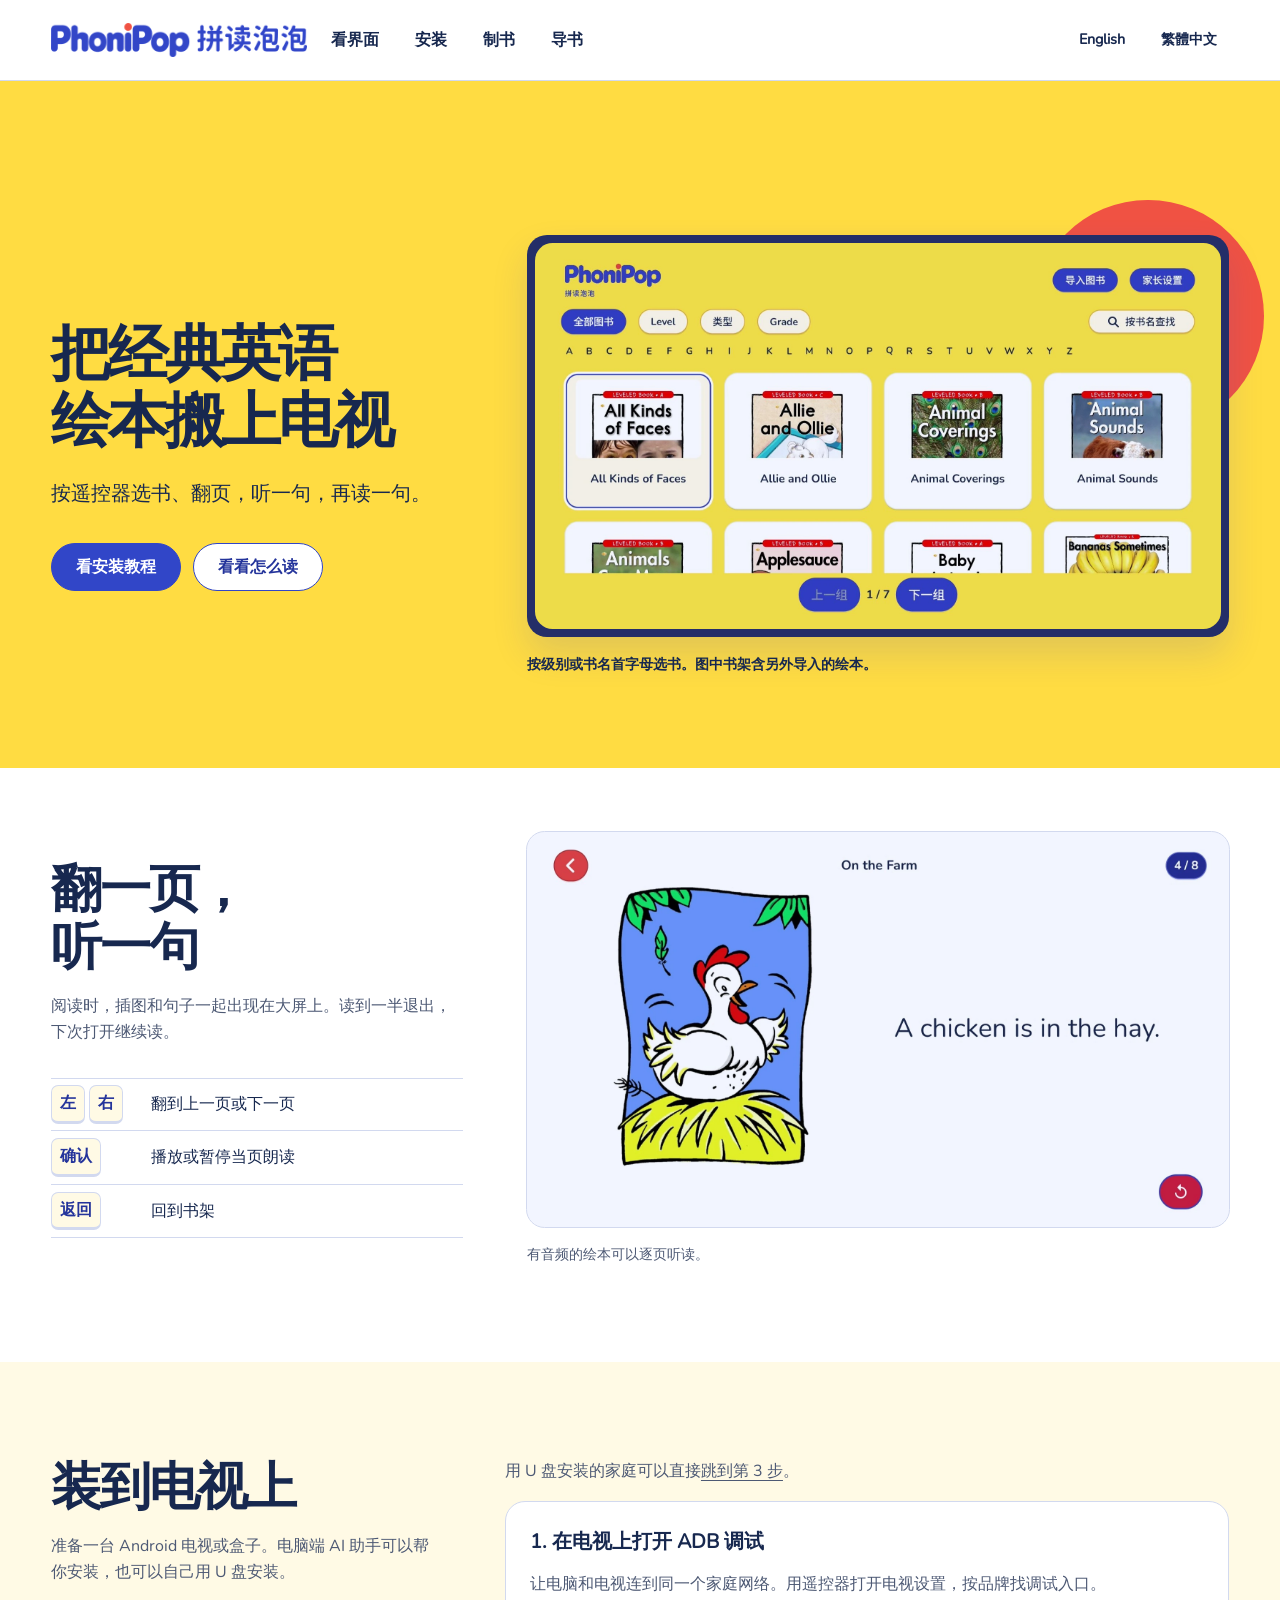
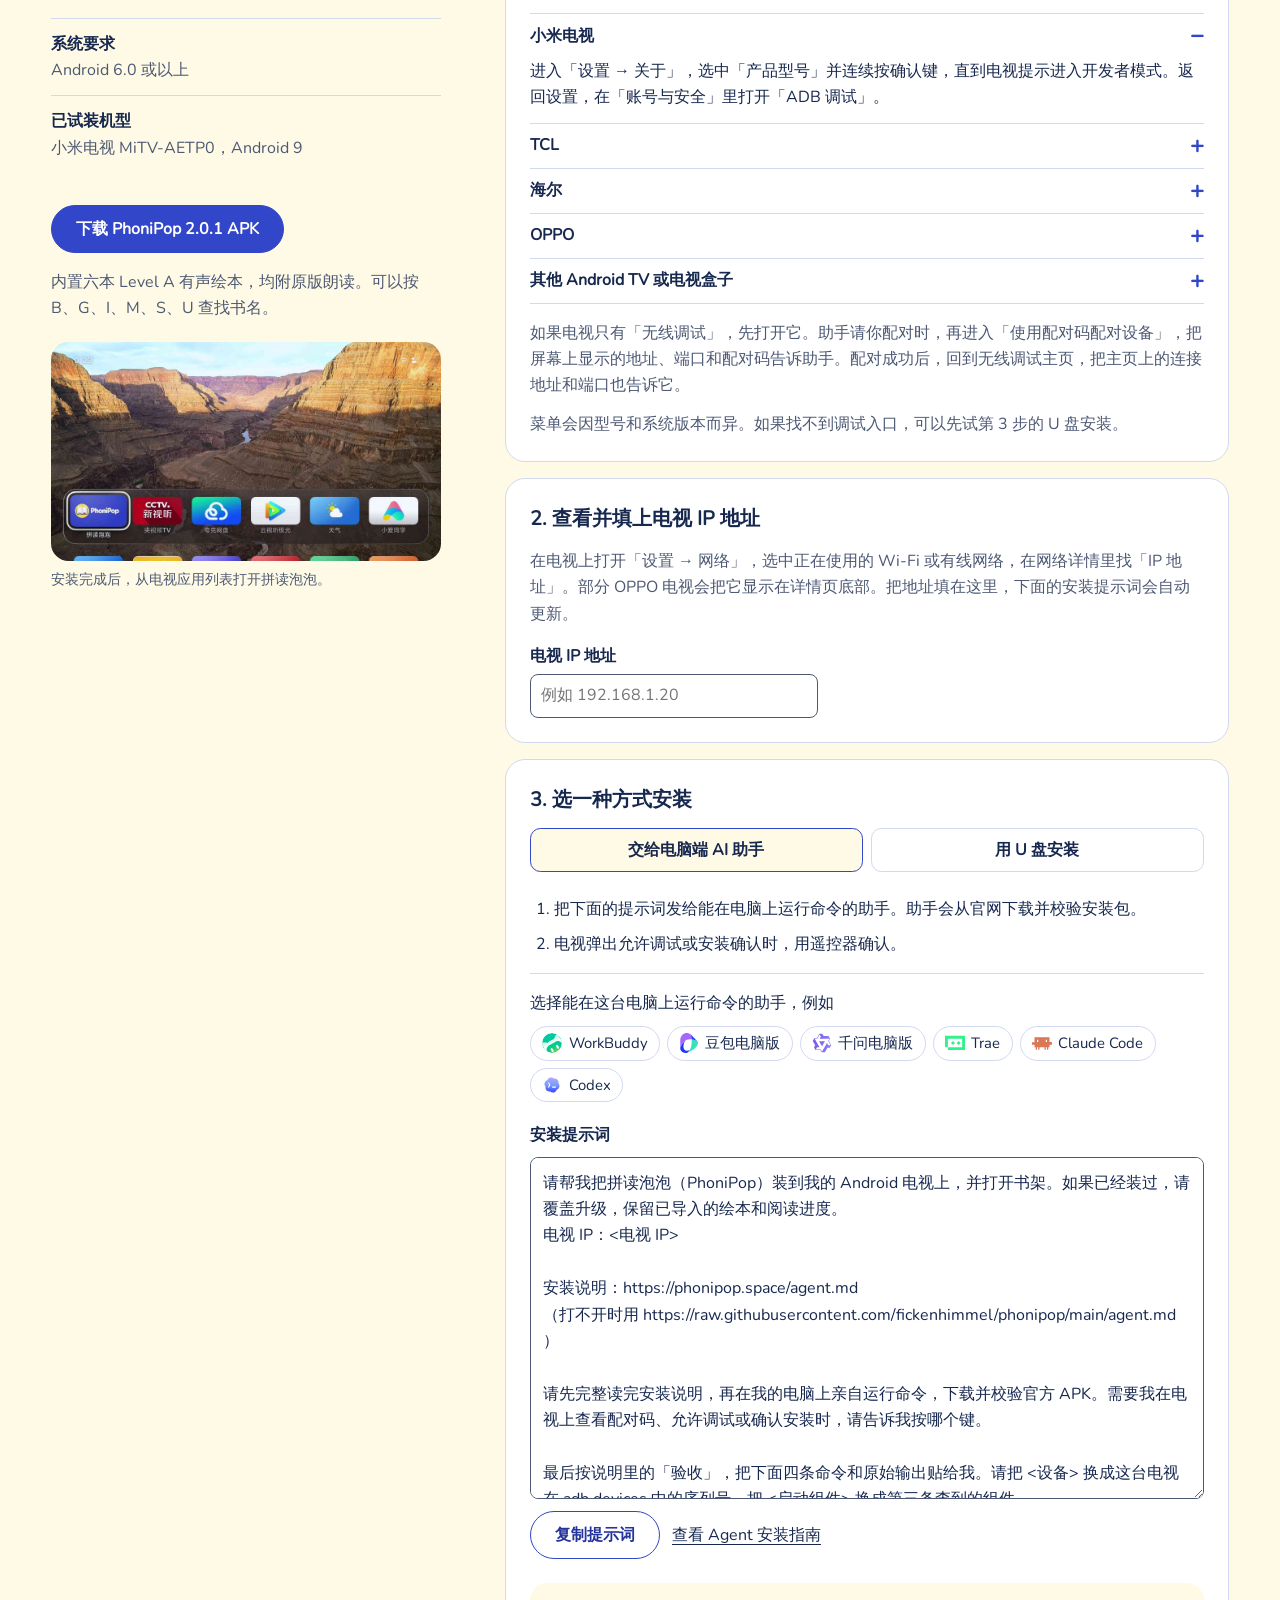
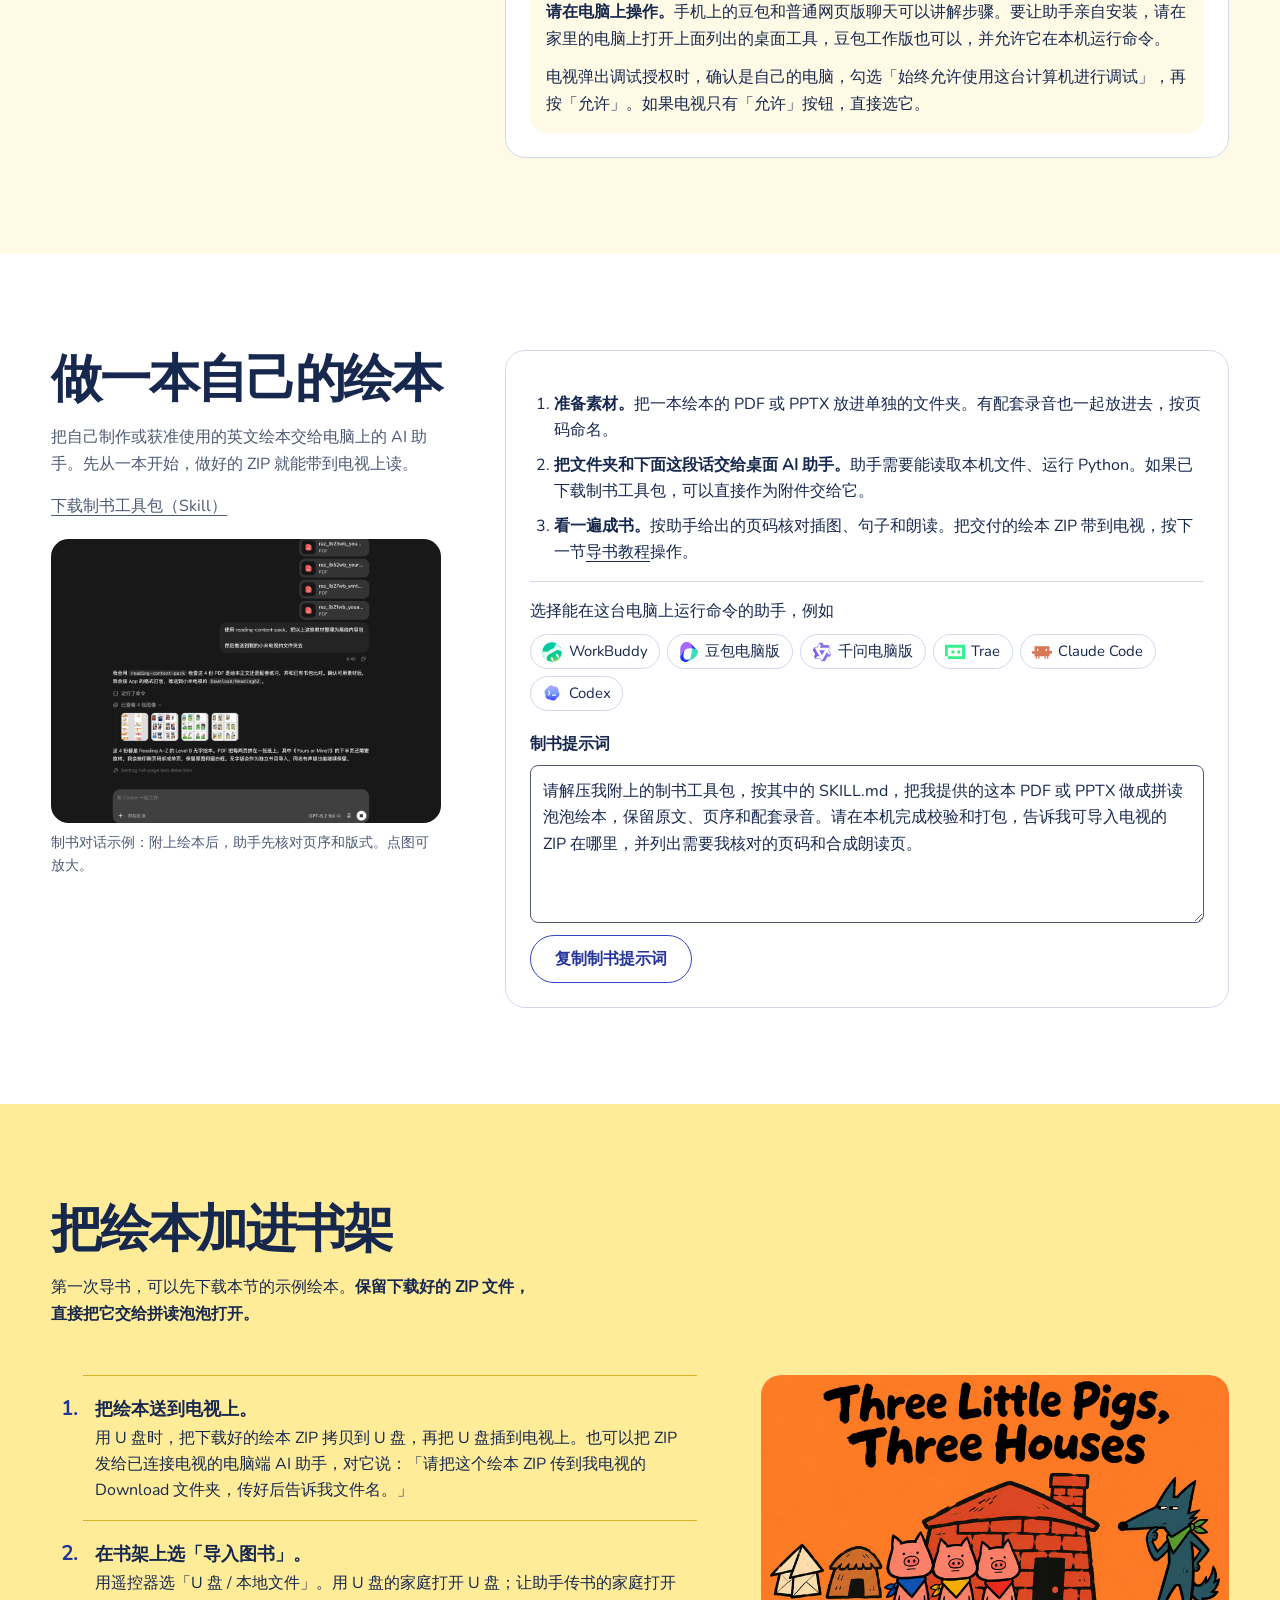
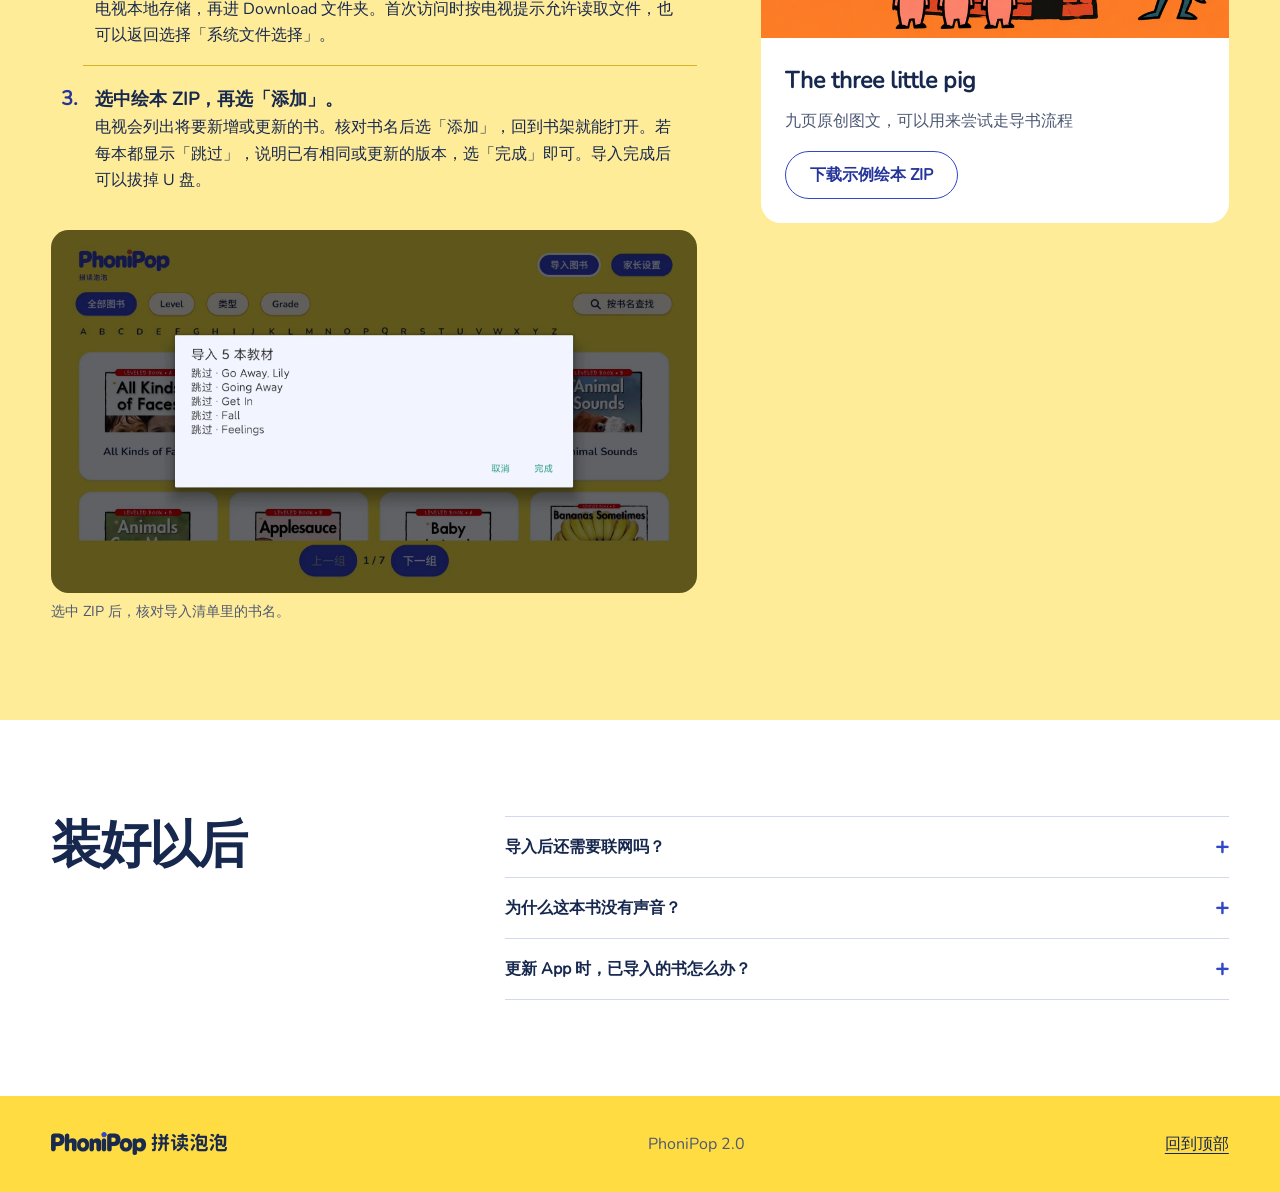
==== commit 1981ed96: "Add English and Traditional Chinese versions of PhoniPop website" ====
--- a/index.html
+++ b/index.html
@@ -9,17 +9,26 @@
   <link rel="icon" href="assets/favicon.png" type="image/png">
   <link rel="stylesheet" href="style.css">
   <script src="site.js" defer></script>
+  <link rel="canonical" href="https://phonipop.space/">
+  <link rel="alternate" hreflang="zh-CN" href="https://phonipop.space/">
+  <link rel="alternate" hreflang="en" href="https://phonipop.space/en/">
+  <link rel="alternate" hreflang="zh-Hant" href="https://phonipop.space/zh-hant/">
+  <link rel="alternate" hreflang="x-default" href="https://phonipop.space/">
 </head>
 <body id="top">
   <a class="skip" href="#main">跳到正文</a>
   <header class="mast">
     <div class="shell mast-inner">
       <a class="brand" href="#top" aria-label="拼读泡泡 PhoniPop 首页"><img src="assets/phonipop.png" width="600" height="78" alt=""></a>
-      <nav aria-label="主导航">
+      <nav class="section-nav" aria-label="主导航">
         <a href="#read">看界面</a>
         <a href="#install">安装</a>
         <a href="#make">制书</a>
         <a href="#books">导书</a>
+      </nav>
+      <nav class="language-nav" aria-label="语言">
+        <a data-language lang="en" hreflang="en" href="en/index.html">English</a>
+        <a data-language lang="zh-Hant" hreflang="zh-Hant" href="zh-hant/index.html">繁體中文</a>
       </nav>
     </div>
   </header>
--- a/style.css
+++ b/style.css
@@ -215,3 +215,20 @@
 .install-panel { display: none; grid-column: 1 / -1; min-width: 0; }
 #install-agent:checked ~ #agent-install-panel,
 #install-usb:checked ~ #usb-install-panel { display: block; }
+
+.mast-inner { column-gap: var(--space-sm); }
+.mast nav { gap: clamp(0rem, 1vw, .75rem); }
+.mast nav a { white-space: nowrap; }
+.language-nav { margin-inline-start: auto; }
+.language-nav a { font-size: .9rem; }
+html[lang="en"] .lead-copy h1 { font-size: clamp(2.8rem, 4.6vw, 4.6rem); }
+
+@media (max-width: 48rem) {
+  html { scroll-padding-top: calc(88px + var(--space-md)); }
+  .mast-inner { display: grid; grid-template-columns: minmax(0, 1fr) auto; gap: 0; }
+  .mast .brand { width: min(9rem, 100%); }
+  .mast .brand img { width: 100%; }
+  .language-nav { grid-column: 2; grid-row: 1; }
+  .section-nav { grid-column: 1 / -1; grid-row: 2; justify-content: space-between; }
+  .mast nav a { padding-inline: .3rem; font-size: .88rem; }
+}
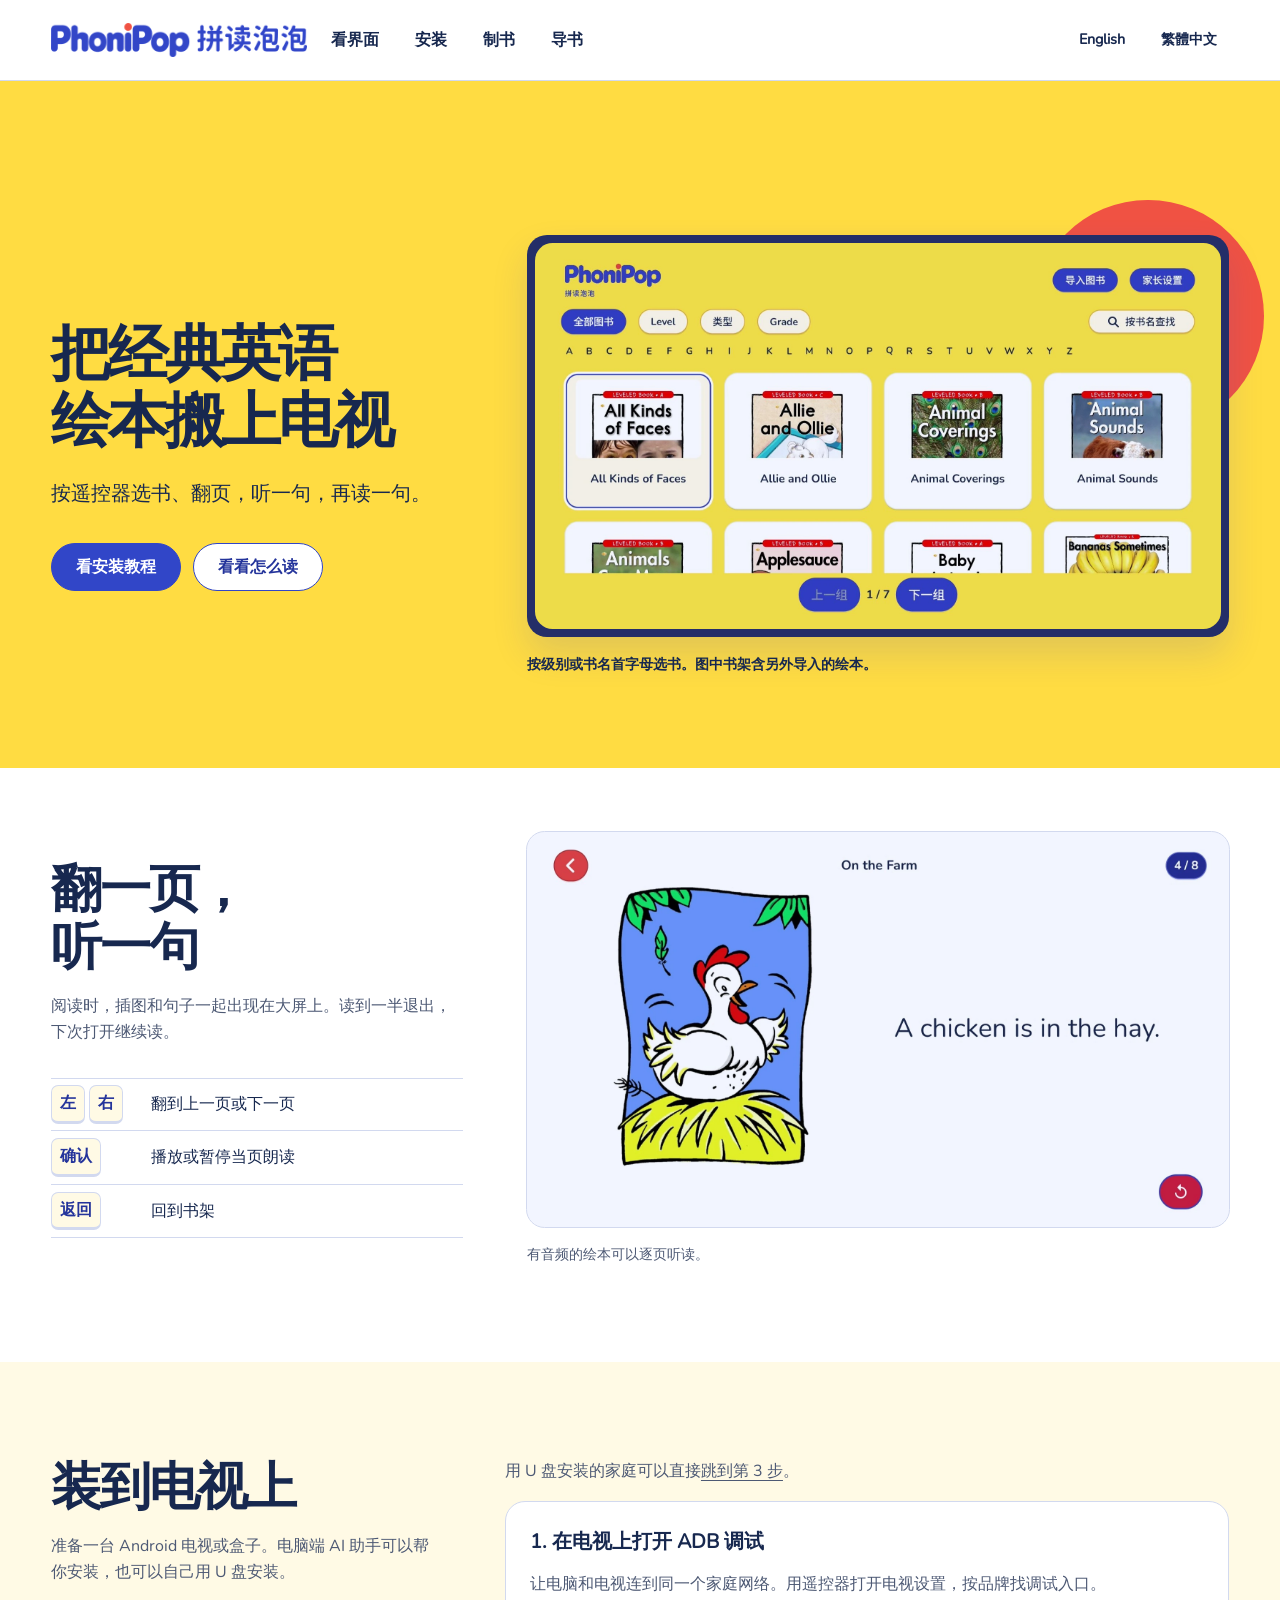
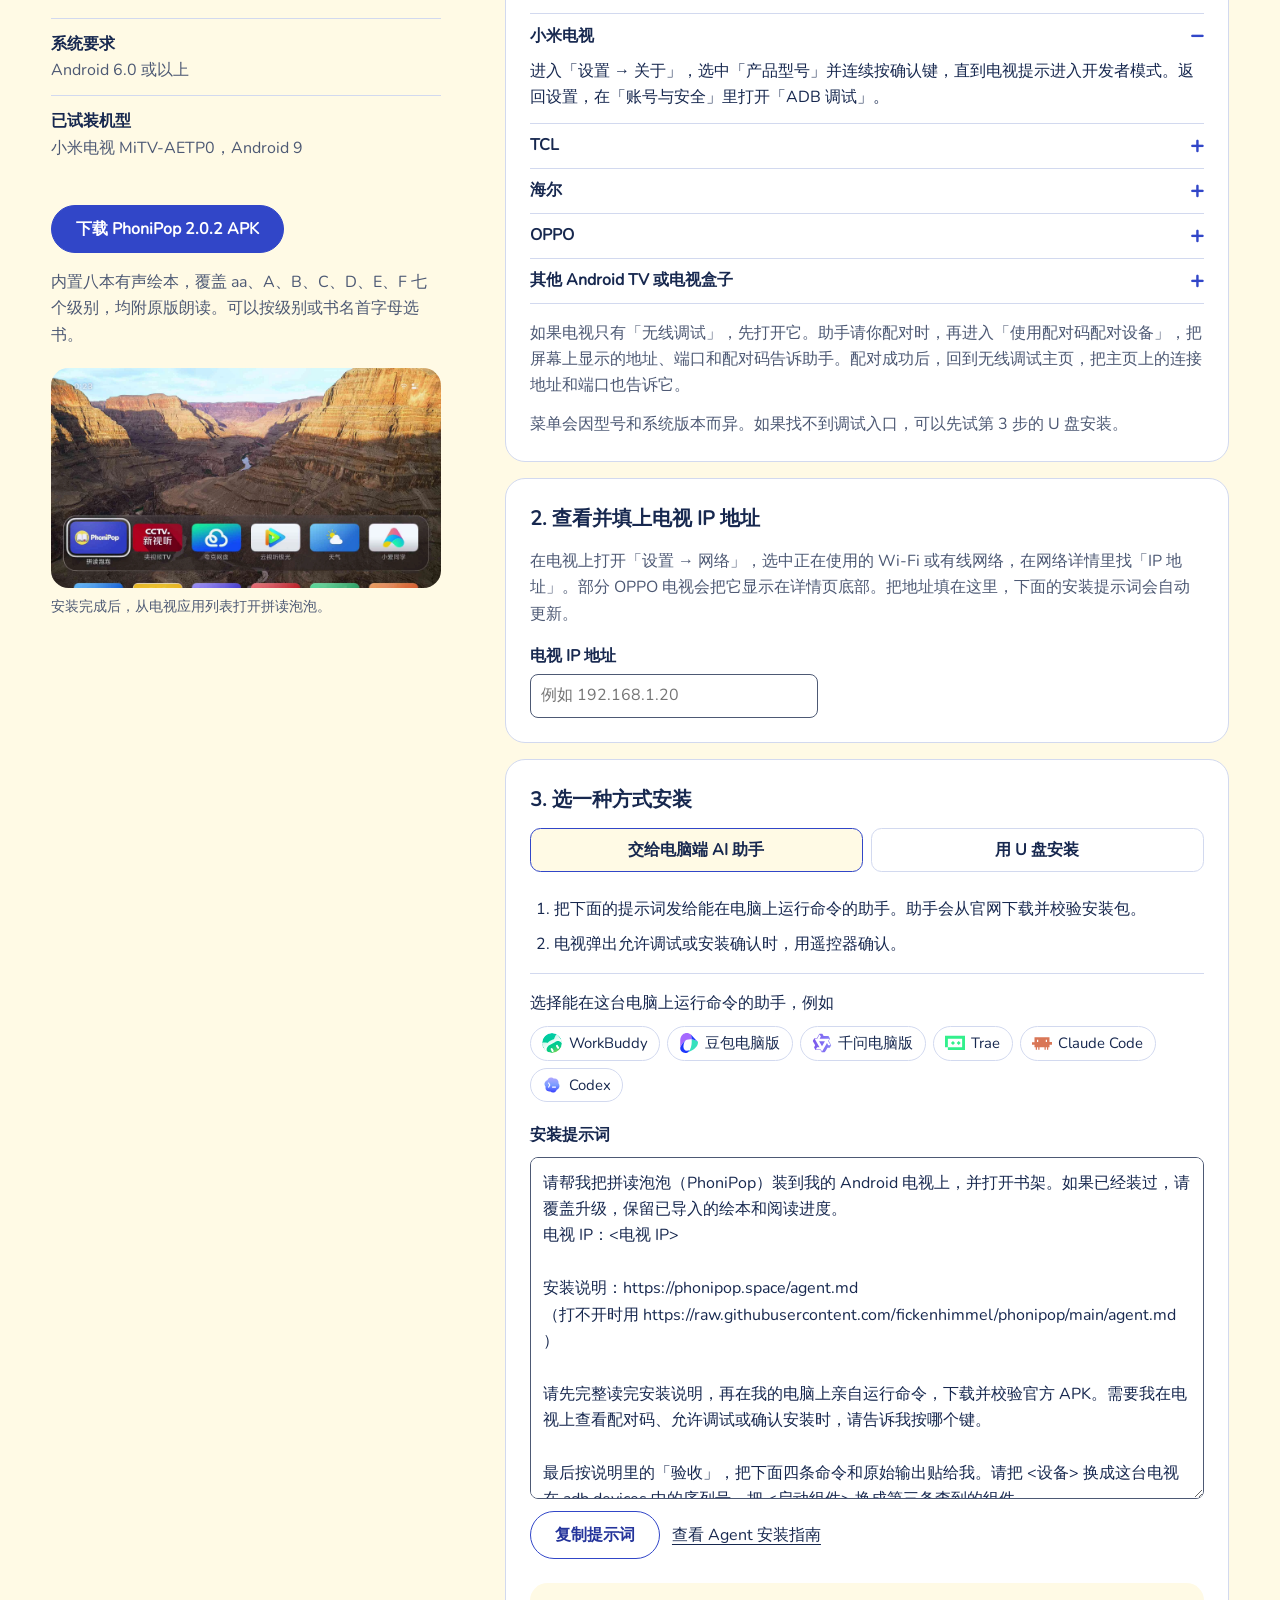
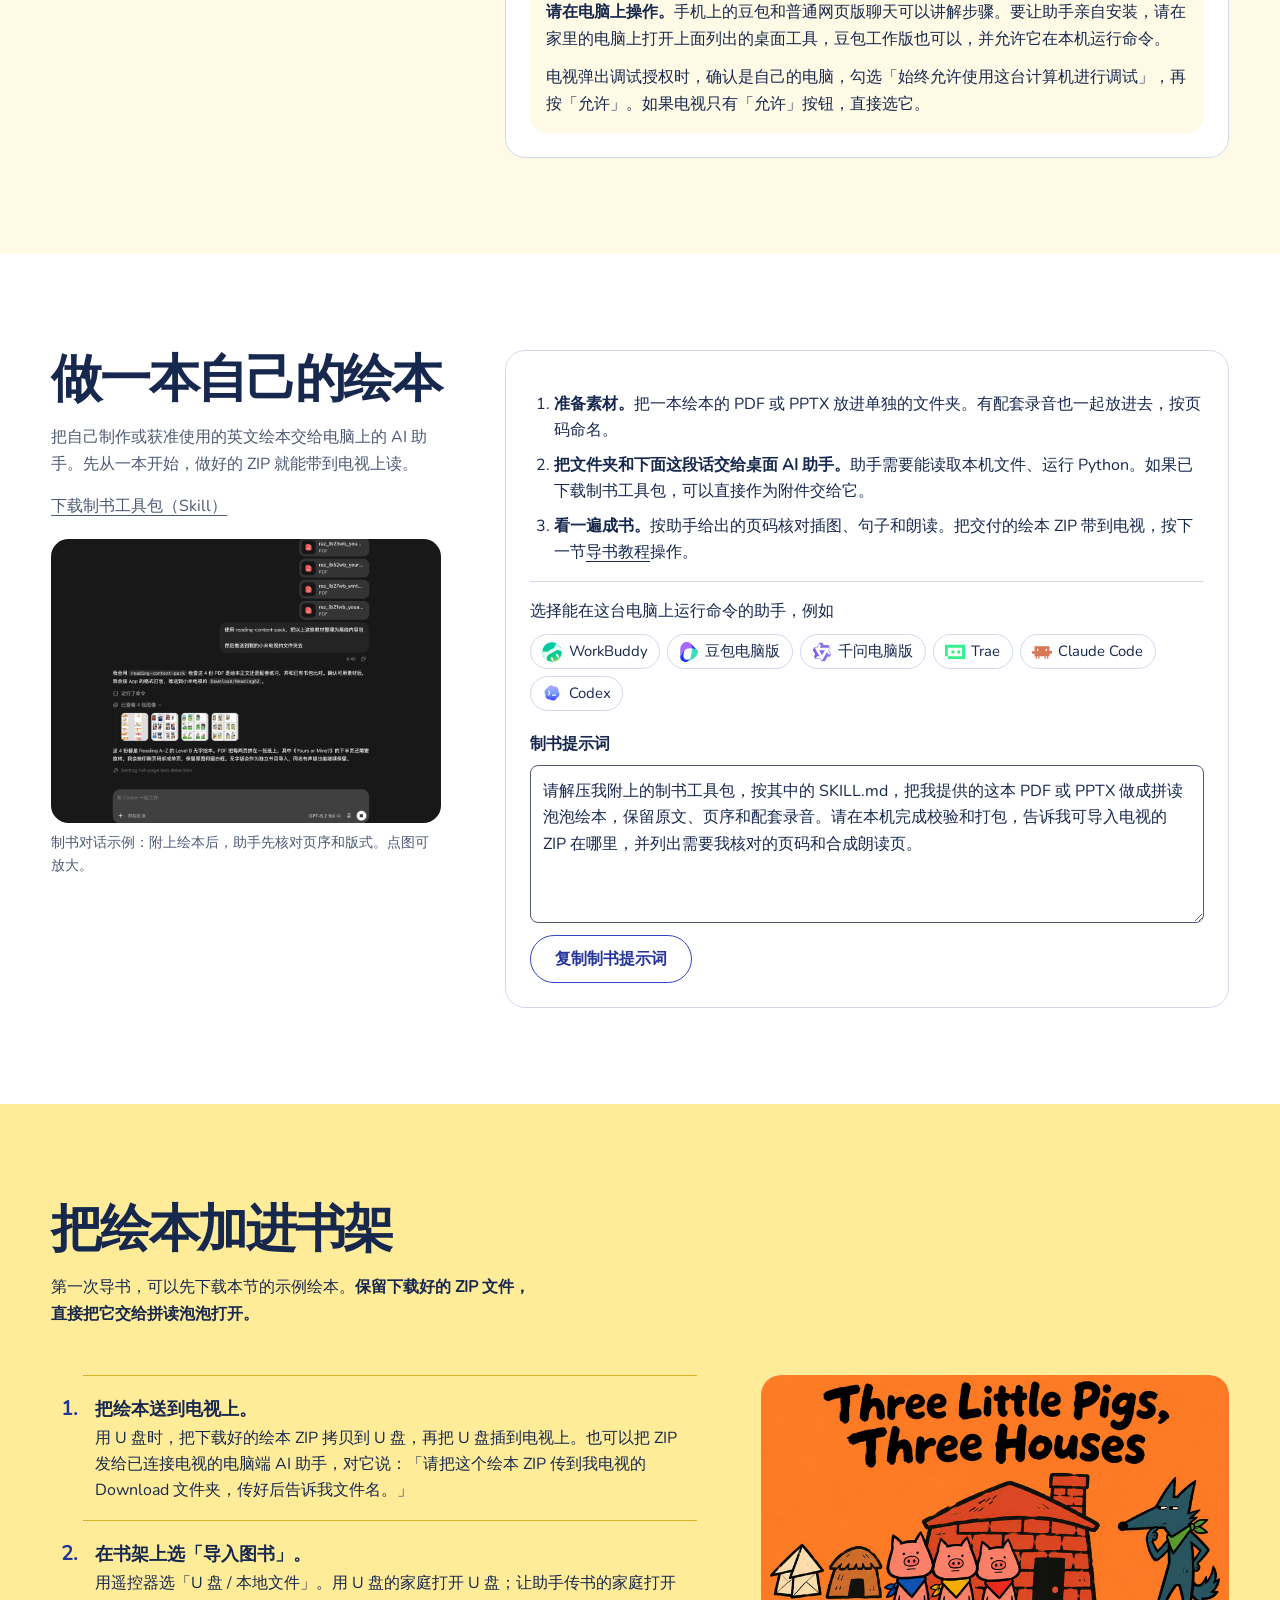
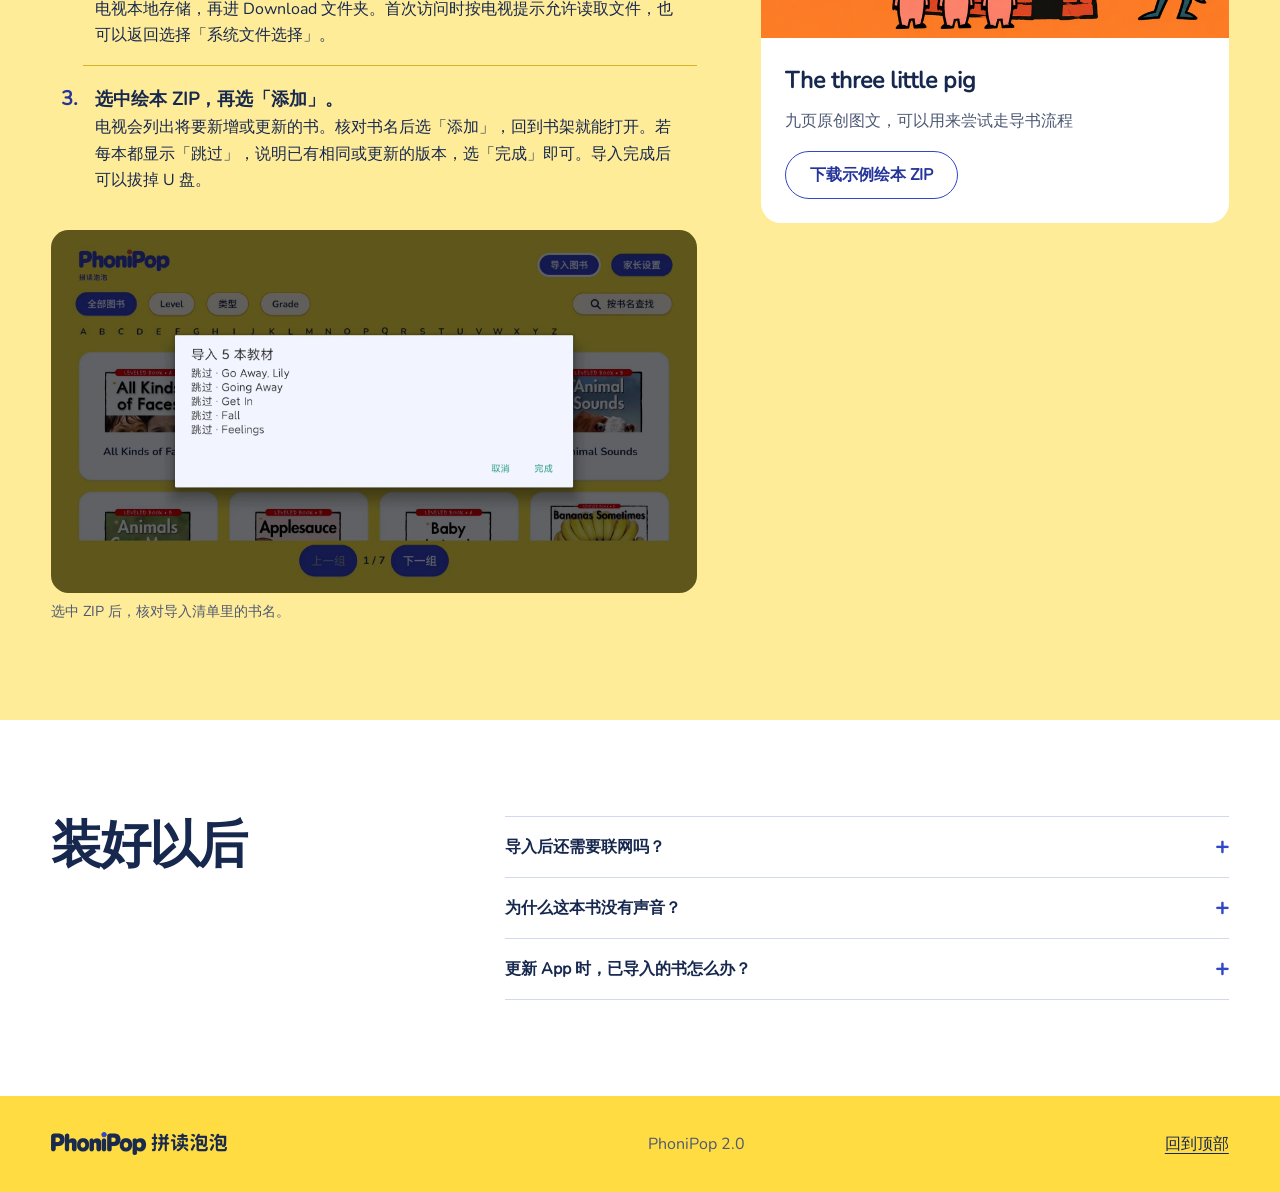
==== commit 1f6c58f5: "Publish PhoniPop 2.0.2 with eight originally narrated books" ====
--- a/index.html
+++ b/index.html
@@ -77,7 +77,7 @@
             <div><dt>系统要求</dt><dd>Android 6.0 或以上</dd></div>
             <div><dt>已试装机型</dt><dd>小米电视 MiTV-AETP0，Android 9</dd></div>
           </dl>
-          <p><a class="button primary" href="download/PhoniPop-2.0.1.apk" download>下载 PhoniPop 2.0.1 APK</a></p><p>内置六本 Level A 有声绘本，均附原版朗读。可以按 B、G、I、M、S、U 查找书名。</p><figure class="tutorial-shot"><a href="assets/launcher.webp" aria-label="查看大图：电视桌面上选中的 PhoniPop 图标"><img src="assets/launcher.webp" alt="电视桌面上选中的 PhoniPop 图标" loading="lazy"></a><figcaption>安装完成后，从电视应用列表打开拼读泡泡。</figcaption></figure>
+          <p><a class="button primary" href="download/PhoniPop-2.0.2.apk" download>下载 PhoniPop 2.0.2 APK</a></p><p>内置八本有声绘本，覆盖 aa、A、B、C、D、E、F 七个级别，均附原版朗读。可以按级别或书名首字母选书。</p><figure class="tutorial-shot"><a href="assets/launcher.webp" aria-label="查看大图：电视桌面上选中的 PhoniPop 图标"><img src="assets/launcher.webp" alt="电视桌面上选中的 PhoniPop 图标" loading="lazy"></a><figcaption>安装完成后，从电视应用列表打开拼读泡泡。</figcaption></figure>
         </div>
         <div class="install-choices">
           <p class="install-shortcut">用 U 盘安装的家庭可以直接<a href="#install-methods" id="usb-install-shortcut">跳到第 3 步</a>。</p>
